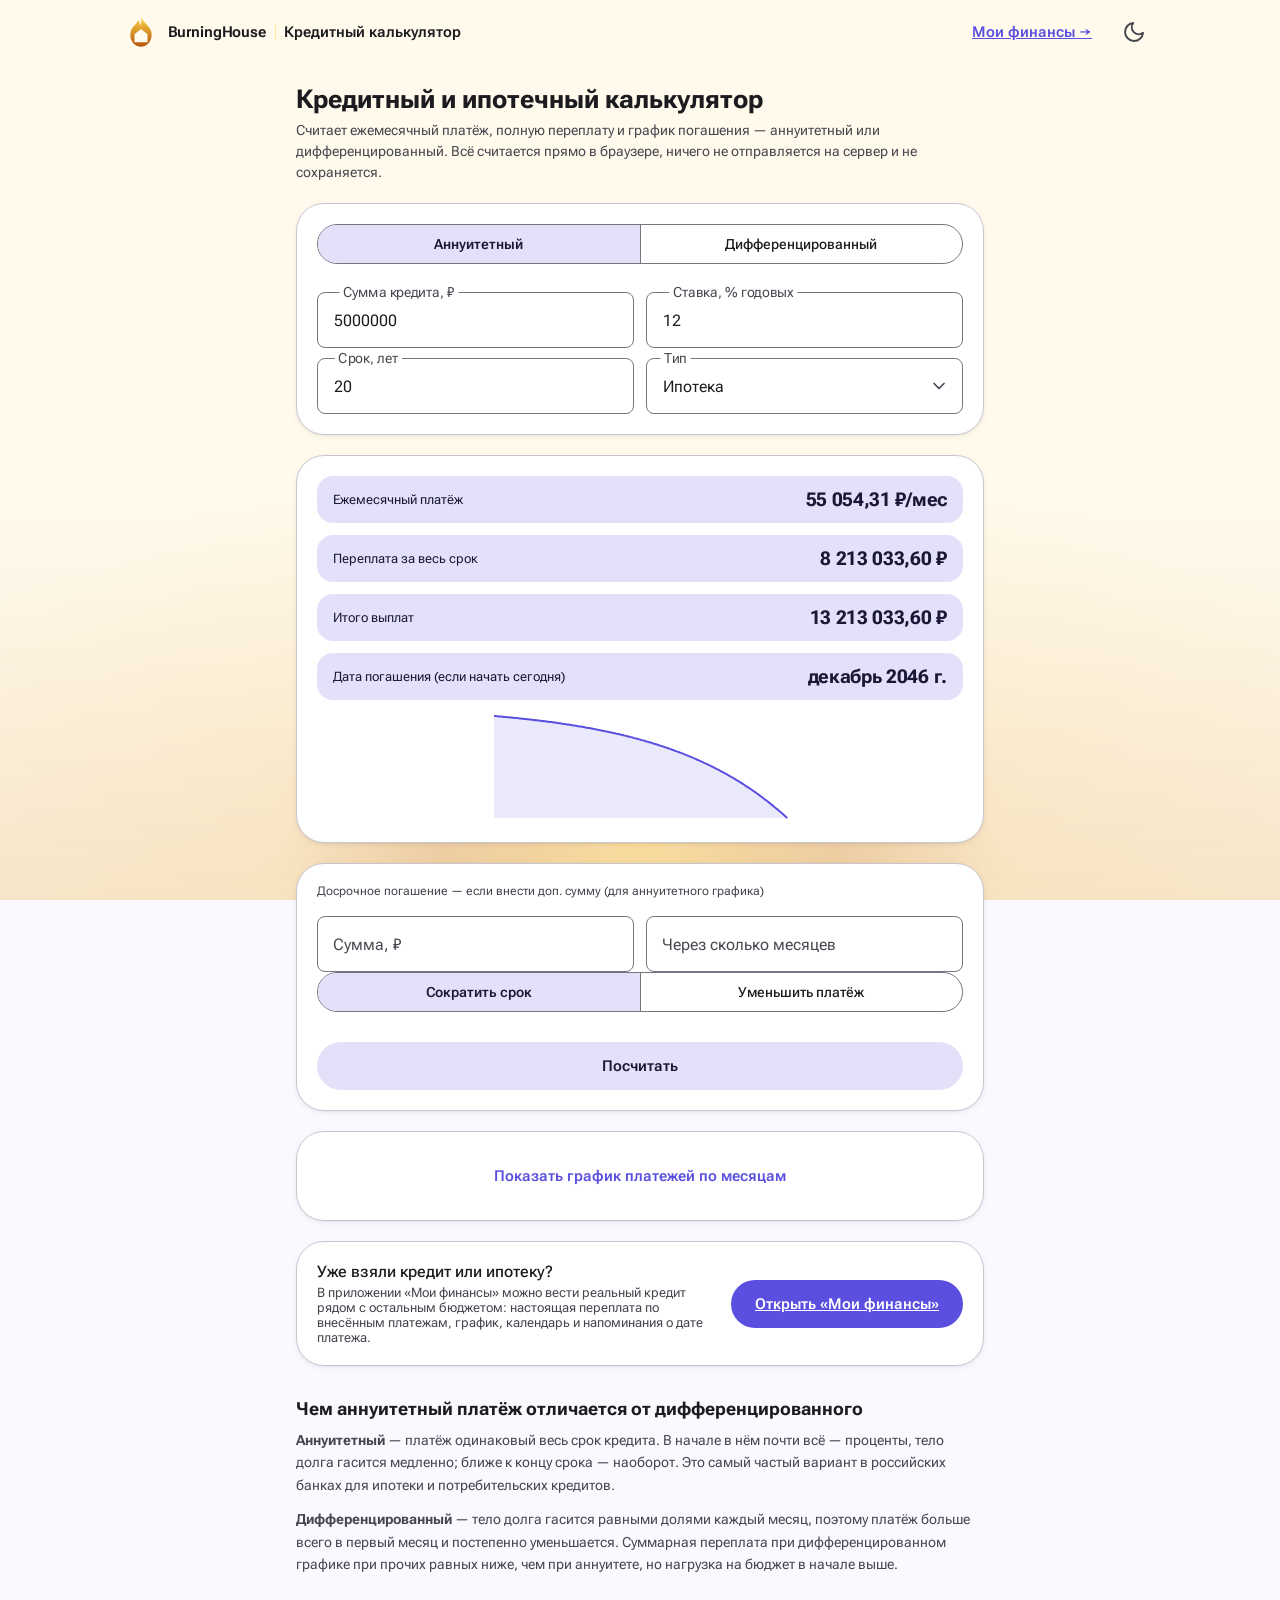
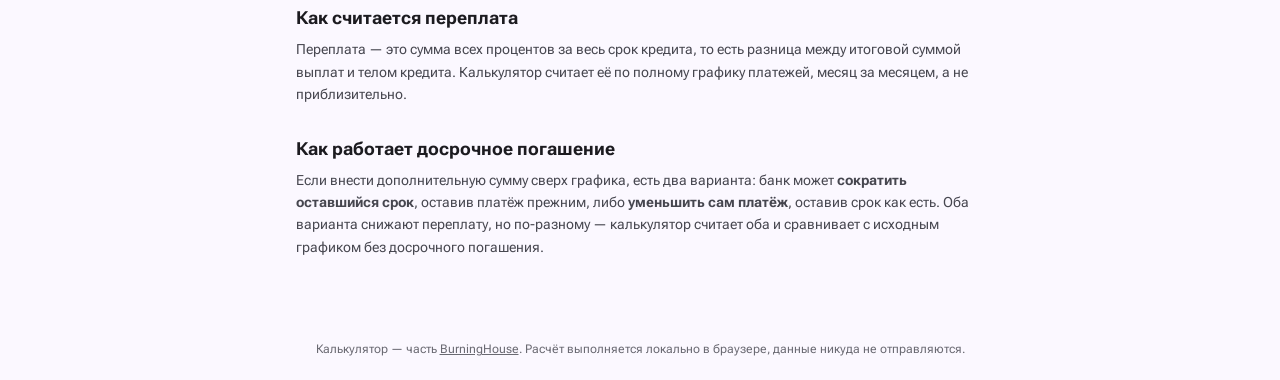
==== calculator.html @ 3256f10b "Add public calculator page and SEO files Introduce a standalone public calculator (calculator.html) " ====
<!doctype html>
<html lang="ru">
<head>
<meta charset="utf-8">
<title>Кредитный и ипотечный калькулятор онлайн — расчёт платежей и переплаты | BurningHouse</title>
<meta name="description" content="Бесплатный калькулятор кредита и ипотеки без регистрации: аннуитетный и дифференцированный график платежей, полная переплата, график погашения по месяцам, расчёт досрочного погашения.">
<meta name="viewport" content="width=device-width, initial-scale=1">
<link rel="canonical" href="https://money.burninghouse.ru/calculator.html">
<meta name="robots" content="index, follow">
<meta property="og:type" content="website">
<meta property="og:title" content="Кредитный и ипотечный калькулятор онлайн">
<meta property="og:description" content="Аннуитетный и дифференцированный график, переплата, досрочное погашение — бесплатно, без регистрации.">
<meta property="og:url" content="https://money.burninghouse.ru/calculator.html">
<meta name="twitter:card" content="summary">
<link rel="icon" type="image/svg+xml" href="assets/favicon.svg">
<link rel="preconnect" href="https://fonts.googleapis.com">
<link href="https://fonts.googleapis.com/css2?family=Roboto+Flex:opsz,wght@8..144,400;8..144,500;8..144,600;8..144,700&display=swap" rel="stylesheet">
<link rel="stylesheet" href="assets/brand.css">
<link rel="stylesheet" href="assets/styles.css">
<style>
  .calc-wrap{max-width:720px;margin:0 auto;padding:0 16px 48px}
  .calc-wrap h1{font-size:26px;margin:20px 0 6px}
  .calc-intro{color:var(--md-sys-color-on-surface-variant);font-size:14px;line-height:1.5;margin-bottom:20px}
  .calc-wrap h2{font-size:18px;margin:32px 0 10px}
  .calc-article p{color:var(--md-sys-color-on-surface-variant);font-size:14px;line-height:1.6;margin:0 0 12px}
  .calc-cta{display:flex;align-items:center;gap:12px;flex-wrap:wrap}
  .sched-table{width:100%;border-collapse:collapse;font-size:13px}
  .sched-table th,.sched-table td{text-align:right;padding:6px 8px;border-bottom:1px solid var(--md-sys-color-outline-variant)}
  .sched-table th:first-child,.sched-table td:first-child{text-align:left}
  .sched-scroll{max-height:320px;overflow:auto;margin-top:10px}
  footer.calc-foot{text-align:center;color:var(--md-sys-color-on-surface-variant);font-size:12px;padding:24px 16px;opacity:.8}
</style>
</head>
<body>

<div class="bh-backdrop bh-backdrop--page bh-backdrop--quiet" aria-hidden="true">
  <div class="bh-layer"><div class="bh-glow"></div></div>
  <div class="bh-layer"><div class="bh-haze"></div></div>
  <div class="bh-layer bh-sparks bh-sparks--settle" data-bh-sparks="5"></div>
</div>

<div class="appbar" id="appbar">
  <div class="appbar-inner">
    <a class="bh-lockup" href="https://burninghouse.ru" aria-label="BurningHouse">
      <svg class="bh-mark" viewBox="0 0 24 24" aria-hidden="true">
        <defs>
          <linearGradient id="bhFlameBar" x1="0" y1="1" x2="0" y2="0">
            <stop offset="0" stop-color="var(--flame-base, #b45309)"/>
            <stop offset="1" stop-color="var(--flame-tip, #ffd447)"/>
          </linearGradient>
        </defs>
        <path class="bh-flame" fill="url(#bhFlameBar)" fill-rule="evenodd"
              d="M12 1.2C13.6 5 16.4 6.6 18.2 9.4C21.4 14.4 18.6 22.4 12 22.4C5.4 22.4 2.6 14.4 5.8 9.4C7.2 7.2 9.2 6 10.2 3.4C10.9 5.6 11.4 6.6 12 7.4C12.4 5.6 12.3 3.4 12 1.2ZM12 9.8 7.4 13.6V19.2H16.6V13.6Z"/>
      </svg>
      <span class="bh-name">BurningHouse</span>
      <span class="bh-sep" aria-hidden="true"></span>
    </a>
    <div><h1 style="font-size:15px;margin:0">Кредитный калькулятор</h1></div>
    <div class="spacer"></div>
    <a class="btn text" href="index.html">Мои финансы →</a>
    <button class="icon-btn" id="themeBtn" title="Сменить тему" aria-label="Сменить тему"></button>
  </div>
</div>

<div class="calc-wrap">
  <h1>Кредитный и ипотечный калькулятор</h1>
  <div class="calc-intro">Считает ежемесячный платёж, полную переплату и график погашения — аннуитетный или дифференцированный. Всё считается прямо в браузере, ничего не отправляется на сервер и не сохраняется.</div>

  <div class="panel">
    <div class="segmented" id="calcScheduleSeg">
      <button id="calcSchedAnnuity" class="sel" onclick="setCalcSchedule('annuity')">Аннуитетный</button>
      <button id="calcSchedDiff" onclick="setCalcSchedule('differentiated')">Дифференцированный</button>
    </div>
    <div class="row" style="margin-top:14px">
      <div class="field"><input id="cSum" type="text" inputmode="decimal" placeholder=" " value="5000000" oninput="calcSanitize(this);runCalc()"><label for="cSum">Сумма кредита, ₽</label></div>
      <div class="field"><input id="cRate" type="text" inputmode="decimal" placeholder=" " value="12" oninput="calcSanitize(this);runCalc()"><label for="cRate">Ставка, % годовых</label></div>
    </div>
    <div class="row">
      <div class="field"><input id="cYears" type="text" inputmode="decimal" placeholder=" " value="20" oninput="calcSanitize(this);runCalc()"><label for="cYears">Срок, лет</label></div>
      <div class="field filled">
        <select id="cType" onchange="runCalc()">
          <option value="mortgage" selected>Ипотека</option>
          <option value="consumer">Потребительский</option>
          <option value="auto">Автокредит</option>
          <option value="other">Другое</option>
        </select>
        <svg class="chev icon sm" viewBox="0 0 24 24"><polyline points="6 9 12 15 18 9"/></svg>
        <label>Тип</label>
      </div>
    </div>
  </div>

  <div class="panel">
    <div class="sumline"><span id="cPaymentLbl">Ежемесячный платёж</span><span class="sv" id="cPayment">—</span></div>
    <div class="sumline"><span>Переплата за весь срок</span><span class="sv" id="cOverpay">—</span></div>
    <div class="sumline"><span>Итого выплат</span><span class="sv" id="cTotalPaid">—</span></div>
    <div class="sumline"><span>Дата погашения (если начать сегодня)</span><span class="sv" id="cPayoffDate">—</span></div>
    <svg id="cChart" viewBox="0 0 300 110" style="width:100%;height:110px;margin-top:4px;display:block"></svg>
  </div>

  <div class="panel" id="cEarlyPanel">
    <div style="font-size:12px;color:var(--md-sys-color-on-surface-variant);margin-bottom:8px">Досрочное погашение — если внести доп. сумму (для аннуитетного графика)</div>
    <div class="row">
      <div class="field"><input id="cExtraAmount" type="text" inputmode="decimal" placeholder=" " oninput="calcSanitize(this)"><label for="cExtraAmount">Сумма, ₽</label></div>
      <div class="field"><input id="cExtraMonth" type="text" inputmode="numeric" placeholder=" " oninput="this.value=this.value.replace(/\D/g,'').slice(0,3)"><label for="cExtraMonth">Через сколько месяцев</label></div>
    </div>
    <div class="segmented" id="cStrategySeg">
      <button id="cStratTerm" class="sel" onclick="setCalcStrategy('term')">Сократить срок</button>
      <button id="cStratPayment" onclick="setCalcStrategy('payment')">Уменьшить платёж</button>
    </div>
    <button class="btn tonal" style="width:100%;margin-top:12px" onclick="calcEarlyRepayPublic()">Посчитать</button>
    <div class="sumline" id="cExtraResult" style="display:none;margin-top:12px;flex-direction:column;align-items:stretch;gap:6px"></div>
  </div>

  <div class="panel">
    <button class="btn text" style="width:100%" onclick="toggleSchedTable()" id="cSchedToggle">Показать график платежей по месяцам</button>
    <div class="sched-scroll scroll-thin" id="cSchedScroll" style="display:none">
      <table class="sched-table">
        <thead><tr><th>Месяц</th><th>Платёж</th><th>Проценты</th><th>Тело долга</th><th>Остаток</th></tr></thead>
        <tbody id="cSchedBody"></tbody>
      </table>
    </div>
  </div>

  <div class="panel calc-cta">
    <div style="flex:1;min-width:220px">
      <div style="font-weight:500;margin-bottom:4px">Уже взяли кредит или ипотеку?</div>
      <div style="font-size:13px;color:var(--md-sys-color-on-surface-variant)">В приложении «Мои финансы» можно вести реальный кредит рядом с остальным бюджетом: настоящая переплата по внесённым платежам, график, календарь и напоминания о дате платежа.</div>
    </div>
    <a class="btn filled" href="index.html">Открыть «Мои финансы»</a>
  </div>

  <div class="calc-article">
    <h2>Чем аннуитетный платёж отличается от дифференцированного</h2>
    <p><b>Аннуитетный</b> — платёж одинаковый весь срок кредита. В начале в нём почти всё — проценты, тело долга гасится медленно; ближе к концу срока — наоборот. Это самый частый вариант в российских банках для ипотеки и потребительских кредитов.</p>
    <p><b>Дифференцированный</b> — тело долга гасится равными долями каждый месяц, поэтому платёж больше всего в первый месяц и постепенно уменьшается. Суммарная переплата при дифференцированном графике при прочих равных ниже, чем при аннуитете, но нагрузка на бюджет в начале выше.</p>
    <h2>Как считается переплата</h2>
    <p>Переплата — это сумма всех процентов за весь срок кредита, то есть разница между итоговой суммой выплат и телом кредита. Калькулятор считает её по полному графику платежей, месяц за месяцем, а не приблизительно.</p>
    <h2>Как работает досрочное погашение</h2>
    <p>Если внести дополнительную сумму сверх графика, есть два варианта: банк может <b>сократить оставшийся срок</b>, оставив платёж прежним, либо <b>уменьшить сам платёж</b>, оставив срок как есть. Оба варианта снижают переплату, но по-разному — калькулятор считает оба и сравнивает с исходным графиком без досрочного погашения.</p>
  </div>
</div>

<footer class="calc-foot">Калькулятор — часть <a href="https://burninghouse.ru" style="color:inherit">BurningHouse</a>. Расчёт выполняется локально в браузере, данные никуда не отправляются.</footer>

<script src="assets/brand.js"></script>
<script src="assets/loan-math.js"></script>
<script>
"use strict";
function calcFmt(n){
  n=Math.round((n+Number.EPSILON)*100)/100;
  const frac=n%1!==0;
  return new Intl.NumberFormat("ru-RU",{minimumFractionDigits:frac?2:0,maximumFractionDigits:2}).format(n)+" ₽";
}
function calcParseAmount(v){
  v=String(v==null?"":v).replace(/\s/g,"").replace(",",".");
  const n=parseFloat(v);
  return isNaN(n)?NaN:Math.round((n+Number.EPSILON)*100)/100;
}
function calcSanitize(el){
  const v=el.value;
  let cleaned=v.replace(/[^0-9.,]/g,"");
  const sep=cleaned.search(/[.,]/);
  if(sep!==-1)cleaned=cleaned.slice(0,sep+1)+cleaned.slice(sep+1).replace(/[.,]/g,"");
  if(cleaned!==v){
    const pos=Math.max(0,(el.selectionStart||cleaned.length)-(v.length-cleaned.length));
    el.value=cleaned;
    try{el.setSelectionRange(pos,pos);}catch(e){}
  }
}

let calcTheme=localStorage.getItem("finCalcTheme")||(matchMedia("(prefers-color-scheme: dark)").matches?"dark":"light");
function applyCalcTheme(){
  document.documentElement.setAttribute("data-theme",calcTheme);
  document.getElementById("themeBtn").innerHTML=calcTheme==="dark"
    ?'<svg class="icon" viewBox="0 0 24 24"><circle cx="12" cy="12" r="5"/><path d="M12 1v2M12 21v2M4.2 4.2l1.4 1.4M18.4 18.4l1.4 1.4M1 12h2M21 12h2M4.2 19.8l1.4-1.4M18.4 5.6l1.4-1.4"/></svg>'
    :'<svg class="icon" viewBox="0 0 24 24"><path d="M21 12.8A9 9 0 1 1 11.2 3 7 7 0 0 0 21 12.8Z"/></svg>';
}
document.getElementById("themeBtn").onclick=()=>{calcTheme=calcTheme==="dark"?"light":"dark";localStorage.setItem("finCalcTheme",calcTheme);applyCalcTheme();};
applyCalcTheme();

let calcSchedule="annuity",calcStrategy="term",lastSched=null;
function setCalcSchedule(s){
  calcSchedule=s;
  document.getElementById("calcSchedAnnuity").classList.toggle("sel",s==="annuity");
  document.getElementById("calcSchedDiff").classList.toggle("sel",s==="differentiated");
  document.getElementById("cEarlyPanel").style.display=s==="annuity"?"":"none";
  document.getElementById("cPaymentLbl").textContent=s==="annuity"?"Ежемесячный платёж":"Платёж (первый → последний)";
  runCalc();
}
function setCalcStrategy(s){
  calcStrategy=s;
  document.getElementById("cStratTerm").classList.toggle("sel",s==="term");
  document.getElementById("cStratPayment").classList.toggle("sel",s==="payment");
}
function chartSvg(rows,startBalance){
  if(!rows.length)return"";
  const W=300,H=110,pad=4;
  const max=startBalance||rows[0].balance||1;
  const step=rows.length>1?(W-2*pad)/(rows.length-1):0;
  const pts=[{x:pad,y:H-pad-(startBalance/max)*(H-2*pad)},...rows.map((r,i)=>({x:pad+(i+1)*step,y:H-pad-(r.balance/max)*(H-2*pad)}))];
  const line=pts.map((p,i)=>(i?"L":"M")+p.x.toFixed(1)+" "+p.y.toFixed(1)).join(" ");
  const area=line+` L ${pts[pts.length-1].x.toFixed(1)} ${H-pad} L ${pad} ${H-pad} Z`;
  return `<path d="${area}" fill="var(--md-sys-color-primary)" opacity="0.12"/><path d="${line}" fill="none" stroke="var(--md-sys-color-primary)" stroke-width="2"/>`;
}
function runCalc(){
  const principal=calcParseAmount(document.getElementById("cSum").value);
  const rate=calcParseAmount(document.getElementById("cRate").value);
  const years=calcParseAmount(document.getElementById("cYears").value);
  if(!(principal>0)||!(rate>=0)||!(years>0)){
    document.getElementById("cPayment").textContent="—";document.getElementById("cOverpay").textContent="—";
    document.getElementById("cTotalPaid").textContent="—";document.getElementById("cPayoffDate").textContent="—";
    document.getElementById("cChart").innerHTML="";lastSched=null;
    return;
  }
  const months=Math.max(1,Math.round(years*12));
  let sched;
  if(calcSchedule==="annuity"){
    const payment=annuityPayment(principal,loanMonthlyRate(rate),months);
    sched=buildAnnuitySchedule({principal,annualPct:rate,payment,maxMonths:months+1});
    document.getElementById("cPayment").textContent=calcFmt(payment)+"/мес";
  }else{
    sched=buildDifferentiatedSchedule({principal,annualPct:rate,months});
    const first=sched.rows[0],last=sched.rows[sched.rows.length-1];
    document.getElementById("cPayment").textContent=calcFmt(first.payment)+" → "+calcFmt(last.payment);
  }
  document.getElementById("cOverpay").textContent=calcFmt(sched.totalInterest);
  document.getElementById("cTotalPaid").textContent=calcFmt(sched.totalPaid);
  const payoff=new Date();payoff.setMonth(payoff.getMonth()+sched.rows.length);
  document.getElementById("cPayoffDate").textContent=payoff.toLocaleDateString("ru-RU",{month:"long",year:"numeric"});
  document.getElementById("cChart").innerHTML=chartSvg(sched.rows,principal);
  lastSched={principal,rate,months,sched};
  renderSchedTable(sched.rows);
  document.getElementById("cExtraResult").style.display="none";
}
function renderSchedTable(rows){
  document.getElementById("cSchedBody").innerHTML=rows.map(r=>
    `<tr><td>${r.n}</td><td>${calcFmt(r.payment)}</td><td>${calcFmt(r.interest)}</td><td>${calcFmt(r.principal)}</td><td>${calcFmt(r.balance)}</td></tr>`
  ).join("");
}
function toggleSchedTable(){
  const box=document.getElementById("cSchedScroll");
  const show=box.style.display==="none";
  box.style.display=show?"":"none";
  document.getElementById("cSchedToggle").textContent=show?"Скрыть график платежей":"Показать график платежей по месяцам";
}
function calcEarlyRepayPublic(){
  if(!lastSched||calcSchedule!=="annuity")return;
  const amount=calcParseAmount(document.getElementById("cExtraAmount").value);
  const afterMonth=parseInt(document.getElementById("cExtraMonth").value,10);
  if(!(amount>0))return alert("Введите сумму доп. платежа");
  if(!(afterMonth>=1))return alert("Введите через сколько месяцев");
  const {principal,rate,months}=lastSched;
  const payment=annuityPayment(principal,loanMonthlyRate(rate),months);
  const baseline=buildAnnuitySchedule({principal,annualPct:rate,payment,maxMonths:months+1});
  const withExtra=buildAnnuitySchedule({principal,annualPct:rate,payment,maxMonths:months+1,extraPayments:[{afterMonth,amount,strategy:calcStrategy}]});
  const interestSaved=Math.max(0,Math.round((baseline.totalInterest-withExtra.totalInterest)*100)/100);
  const box=document.getElementById("cExtraResult");
  box.style.display="flex";
  if(calcStrategy==="term"){
    const monthsSaved=baseline.months-withExtra.months;
    box.innerHTML=`<span>Экономия на процентах: <b>${calcFmt(interestSaved)}</b></span><span>Срок сократится на ${monthsSaved} мес.</span>`;
  }else{
    const newPayment=withExtra.rows.find(r=>r.n===afterMonth+1);
    box.innerHTML=`<span>Экономия на процентах: <b>${calcFmt(interestSaved)}</b></span><span>Новый платёж: ${newPayment?calcFmt(newPayment.payment):calcFmt(payment)}/мес</span>`;
  }
}
runCalc();
</script>
</body>
</html>
---- assets/brand.css ----
/* Копия Shared/brand.css — не редактировать здесь.
   Правки вносят в Shared/ и раскладывают: node Shared/sync.mjs */
/* ═══════════════════════════════════════════════════════════════════════
   Фирменный слой BurningHouse: знак, локап, горящий фон.
   Канонический файл — этот. Сервисы копируют его к себе в assets/ и
   переопределяют только четыре-шесть переменных (см. блок ниже).

   Решения и причины — в BurningHouse/Design/. Коротко о главном:
   • анимируем только transform/opacity — эти слои уходят на видеокарту;
   • размытие даём радиальным градиентом, а не filter: blur() — блюр во
     весь экран самая дорогая вещь, какую можно повесить на фон;
   • prefers-reduced-motion не «желательно»: движущийся фон при
     вестибулярных нарушениях вызывает тошноту.
   ═══════════════════════════════════════════════════════════════════════ */

/* ── Токены сервиса. По умолчанию — дерево/янтарь (вход). ──
   Свой сервис задаёт эти же переменные у себя ПОСЛЕ подключения brand.css.
   Цвет не выбирается на глаз: он берётся от вещества, которое так горит,
   — таблица свободных в Design/services.md. */
:root{
  --flame-base:#c2410c;   /* основание — уголь, общее для семьи */
  --flame-tip:#ffa62b;    /* вершина — она и различает сервисы */
  --night-1:#0e0b16;      /* края тёмной сцены */
  --night-2:#1f1330;      /* у горизонта, где горит дом */
  --dawn-1:#fff6ec;       /* светлая тема — рассвет, а не осветлённая ночь */
  --dawn-2:#ffe4cb;
}

/* ═══ ФОН ═══
   position:fixed, поэтому одинаково работает и как фон страницы (вход),
   и внутри полноэкранной модалки (окно входа в «Финансах»): когда
   родитель скрыт, скрыт и фон. */
.bh-backdrop{
  position:fixed; inset:0; z-index:0;
  overflow:hidden; pointer-events:none;
  --sky-1:var(--dawn-1); --sky-2:var(--dawn-2);
  background:radial-gradient(125% 100% at 50% 112%, var(--sky-2) 0%, var(--sky-1) 62%);
}
/* Тему берём из тех же сигналов, что и хост: у «Финансов» data-theme стоит
   всегда, у входа его может не быть — тогда решает системная настройка. */
@media (prefers-color-scheme: dark){
  :root:not([data-theme="light"]) .bh-backdrop{ --sky-1:var(--night-1); --sky-2:var(--night-2); }
}
:root[data-theme="dark"]  .bh-backdrop{ --sky-1:var(--night-1); --sky-2:var(--night-2); }
:root[data-theme="light"] .bh-backdrop{ --sky-1:var(--dawn-1);  --sky-2:var(--dawn-2); }

/* Фон под ВСЮ страницу приложения, а не только под окно входа.
   z-index:-1 здесь обязателен: с нулевым позиционированный слой красится
   поверх непозиционированных блоков и накрыл бы собой весь интерфейс.
   Хост при этом обязан отдать фон наружу — иначе слой окажется под
   непрозрачной заливкой body и его просто не будет видно:

     html{ background:var(--ваш-фон) }
     body{ background:transparent }                                        */
.bh-backdrop--page{ z-index:-1; }

/* Приглушённый вариант — для страниц с плотным интерфейсом, где фон должен
   только подсвечивать поля вокруг панелей, а не спорить с содержимым.
   Приглушать приходится ОТДЕЛЬНЫМ набором кадров, а не статичной opacity:
   свойство, которое анимируется, значением из правила не перебить — анимация
   всегда важнее. На этом легко обжечься и потом искать, почему «не применилось». */
.bh-backdrop--quiet .bh-glow{ animation-name:bh-breathe-quiet }
@keyframes bh-breathe-quiet{
  from{ transform:translateX(-50%) scale(1);    opacity:.24 }
  to  { transform:translateX(-50%) scale(1.07); opacity:.32 }
}
.bh-backdrop--quiet .bh-haze{ opacity:.55 }

.bh-layer{ position:absolute; inset:0; }

/* Свечение очага снизу по центру — оттуда, где горит дом. */
.bh-glow{
  position:absolute; left:50%; bottom:-34%;
  width:min(92%, 46rem); aspect-ratio:1; transform:translateX(-50%);
  border-radius:50%; opacity:.55;
  background:radial-gradient(circle,
    color-mix(in srgb, var(--flame-tip) 46%, transparent) 0%,
    color-mix(in srgb, var(--flame-base) 28%, transparent) 38%,
    transparent 70%);
  will-change:transform, opacity;
  animation:bh-breathe 11s ease-in-out infinite alternate;
}
@keyframes bh-breathe{
  from{ transform:translateX(-50%) scale(1);    opacity:.5 }
  to  { transform:translateX(-50%) scale(1.09); opacity:.62 }
}

/* Медленный проход света по комнате — вариант «Угли» из Design/motion.md.
   Выбран для страниц входа: при активной SSO-сессии страница показывается
   на долю секунды, и эффектный разгон читался бы как тормоз. */
.bh-sweep{
  position:absolute; inset:-30% -60%;
  background:linear-gradient(74deg, transparent 42%,
    color-mix(in srgb, var(--flame-tip) 10%, transparent) 50%, transparent 58%);
  will-change:transform;
  animation:bh-sweep 16s ease-in-out infinite;
}
@keyframes bh-sweep{
  0%,100%{ transform:translateX(-22%) }
  50%    { transform:translateX(22%) }
}

/* Дымка над очагом — прячет нижнюю границу свечения. */
.bh-haze{
  position:absolute; left:-20%; right:-20%; bottom:0; height:58%;
  background:linear-gradient(to top,
    color-mix(in srgb, var(--flame-base) 18%, transparent), transparent 78%);
}

/* ═══ ИСКРЫ ═══
   Узлы расставляет brand.js: у каждой свои длительность, задержка и снос.
   Одинаковые искры сразу читаются как размноженная копипаста. */
.bh-spark{
  position:absolute; bottom:-2%;
  width:3px; height:3px; border-radius:50%;
  background:var(--flame-tip);
  box-shadow:0 0 6px 1px color-mix(in srgb, var(--flame-tip) 65%, transparent);
  opacity:0; will-change:transform, opacity;
  animation:bh-rise var(--bh-dur, 12s) linear var(--bh-delay, 0s) infinite;
}
@keyframes bh-rise{
  0%  { transform:translate3d(0,0,0) scale(.6); opacity:0 }
  12% { opacity:.8 }
  70% { opacity:.45 }
  100%{ transform:translate3d(var(--bh-drift, 2rem), -60vh, 0) scale(.25); opacity:0 }
}

/* Повадка искр — единственное, чем сервису позволено выделиться помимо цвета.
   Подключается классом на контейнере искр. */
.bh-sparks--settle .bh-spark{ animation-name:bh-settle }   /* финансы: копятся */
@keyframes bh-settle{
  0%  { transform:translate3d(0,0,0) scale(.5); opacity:0 }
  15% { opacity:.9 }
  60% { transform:translate3d(var(--bh-drift,1rem), -34vh, 0) scale(1); opacity:.85 }
  100%{ transform:translate3d(var(--bh-drift,1rem), -26vh, 0) scale(.7); opacity:0 }
}
.bh-sparks--motes .bh-spark{ animation-name:bh-motes; animation-timing-function:ease-in-out }
@keyframes bh-motes{                                        /* фильмы: пыль в луче */
  0%  { transform:translate3d(0,-70vh,0) scale(.5); opacity:0 }
  20% { opacity:.7 }
  100%{ transform:translate3d(var(--bh-drift,4rem), -8vh, 0) scale(.4); opacity:0 }
}
.bh-sparks--wind .bh-spark{ animation-name:bh-wind }        /* поездки: сносит ветром */
@keyframes bh-wind{
  0%  { transform:translate3d(0,0,0) scale(.6); opacity:0 }
  14% { opacity:.85 }
  100%{ transform:translate3d(calc(var(--bh-drift,1rem) * 6), -30vh, 0) scale(.3); opacity:0 }
}
/* админка: вспыхивают дискретно и строго вертикально — телеметрия, а не огонь */
.bh-sparks--pulse .bh-spark{ animation-name:bh-pulse; animation-timing-function:steps(1,end) }
@keyframes bh-pulse{
  0%  { transform:translate3d(0,0,0) scale(.7); opacity:0 }
  8%  { opacity:.9 }
  50% { opacity:.25 }
  58% { opacity:.9 }
  92% { opacity:.9 }
  100%{ transform:translate3d(0,-60vh,0) scale(.7); opacity:0 }
}

/* ═══ ЗНАК ═══
   Градиент объявляется ВНУТРИ каждого <svg>: вынесенный наружу не увидит
   переменные сервиса и знак уедет в чёрный. Подробности — Design/mark.md. */
.bh-mark{ display:block; flex:none; }
.bh-mark .bh-flame{
  transform-origin:50% 100%;
  animation:bh-flick 4.2s ease-in-out infinite;
}
@keyframes bh-flick{
  0%,100%{ transform:scaleY(1)    scaleX(1);    opacity:1 }
  32%    { transform:scaleY(.94)  scaleX(1.03); opacity:.93 }
  58%    { transform:scaleY(1.04) scaleX(.98);  opacity:1 }
}

/* ═══ ЛОКАП: знак, бренд, сервис ═══
   Бренд — постоянная величина, сервис — переменная; вес это и показывает. */
.bh-lockup{
  display:inline-flex; align-items:center; gap:.6rem;
  text-decoration:none; color:inherit; font-size:1rem; line-height:1;
}
.bh-lockup .bh-mark{ width:1.75em; height:1.75em; }
.bh-name{ font-weight:650; letter-spacing:-.01em; }
/* Единственное место, где цвет сервиса попадает в текстовую строку. */
.bh-sep{
  width:1px; height:1.15em; flex:none; border-radius:1px;
  background:color-mix(in srgb, var(--flame-tip) 45%, transparent);
}
.bh-service{ font-weight:400; opacity:.72; }

/* Узкий экран: бренд уходит, остаются знак и название сервиса — на своей
   странице человек и так знает, где он, а место дороже. */
@media (max-width:30rem){
  .bh-name, .bh-sep{ display:none }
}

/* ═══ ПЕРЕДАЧА НА СТРАНИЦУ ВХОДА ═══
   Уход на auth-домен — это обычная навигация между разными сайтами, и резкая
   подмена читается рывком. Кросс-доменные view transitions браузер не даёт
   (разные origin), поэтому склеиваем вручную: здесь карточка уходит, там
   появляется. Фон остаётся на месте и в обеих точках выглядит одинаково —
   именно он и создаёт ощущение, что это одна страница, а не две.

   Класс вешает сервис перед auth.login(); длительность обязана совпадать с
   задержкой навигации в его коде.

   Класс продублирован в селекторе намеренно: у карточки сервиса обычно уже
   есть своя анимация появления, и её правило идёт в файле позже. При равной
   специфичности побеждает последнее — уход бы молча не сработал. Удвоение
   класса поднимает специфичность, не прибегая к !important. */
.bh-leaving.bh-leaving{
  animation:bh-leave .22s cubic-bezier(.4,0,1,1) both;
  pointer-events:none;
}
@keyframes bh-leave{
  to{ opacity:0; transform:translateY(-6px) scale(.985) }
}

/* Прибытие: карточка входа собирается из того же движения, в котором ушла
   предыдущая. Вешается на саму карточку на auth-домене. */
.bh-arriving{
  animation:bh-arrive .34s cubic-bezier(.16,.84,.44,1) both;
}
@keyframes bh-arrive{
  from{ opacity:0; transform:translateY(10px) scale(.985) }
}

/* ═══ ДОСТУПНОСТЬ ═══
   Замирает в осмысленном виде, а не в пустоте: искры остаются видимыми,
   свечение — в среднем положении. */
@media (prefers-reduced-motion: reduce){
  .bh-glow, .bh-sweep, .bh-spark, .bh-mark .bh-flame,
  .bh-leaving, .bh-arriving{
    animation-duration:.01ms !important;
    animation-iteration-count:1 !important;
  }
  .bh-spark{ opacity:.45 }
  /* Уходящая карточка не должна остаться невидимой, если анимацию отключили
     до того, как случилась навигация. */
  .bh-leaving{ opacity:1 }
}
---- assets/styles.css ----
/* ===================== MD3 TOKENS ===================== */
  :root{
    /* Violet-seed Material 3 scheme — LIGHT */
    --md-sys-color-primary:#5b4fe0;
    --md-sys-color-on-primary:#ffffff;
    --md-sys-color-primary-container:#e4dfff;
    --md-sys-color-on-primary-container:#180265;
    --md-sys-color-secondary:#5d5b77;
    --md-sys-color-on-secondary:#ffffff;
    --md-sys-color-secondary-container:#e3e0f9;
    --md-sys-color-on-secondary-container:#1a1836;
    --md-sys-color-tertiary:#7c5295;
    --md-sys-color-on-tertiary:#ffffff;
    --md-sys-color-tertiary-container:#f6d9ff;
    --md-sys-color-on-tertiary-container:#300945;
    --md-sys-color-error:#ba1a1a;
    --md-sys-color-on-error:#ffffff;
    --md-sys-color-error-container:#ffdad6;
    --md-sys-color-on-error-container:#410002;
    --md-sys-color-surface:#fbf8ff;
    --md-sys-color-on-surface:#1c1b20;
    --md-sys-color-on-surface-variant:#46464f;
    --md-sys-color-surface-container-lowest:#ffffff;
    --md-sys-color-surface-container-low:#f5f2fa;
    --md-sys-color-surface-container:#efecf4;
    --md-sys-color-surface-container-high:#e9e6ee;
    --md-sys-color-surface-container-highest:#e3e1e9;
    --md-sys-color-outline:#777680;
    --md-sys-color-outline-variant:#c7c5d0;
    --md-sys-color-inverse-surface:#313036;
    --md-sys-color-inverse-on-surface:#f4eff4;
    --md-sys-color-inverse-primary:#c6bfff;
    /* warning (custom, non-standard) */
    --md-warn:#8a5a00;
    --md-warn-container:#ffddb0;

    /* Shape */
    --md-sys-shape-corner-xs:4px;
    --md-sys-shape-corner-s:8px;
    --md-sys-shape-corner-m:12px;
    --md-sys-shape-corner-l:16px;
    --md-sys-shape-corner-xl:28px;
    --md-sys-shape-corner-full:9999px;

    /* Type */
    --md-font:"Roboto Flex","Segoe UI",system-ui,Roboto,sans-serif;

    /* Motion */
    --ease-emph:cubic-bezier(0.2,0,0,1);
    --ease-emph-dec:cubic-bezier(0.05,0.7,0.1,1);
    --ease-std:cubic-bezier(0.2,0,0,1);

    /* Elevation shadows (subtle, MD3 uses for separation on rich bg) */
    --e1:0 1px 2px rgba(0,0,0,.05),0 2px 6px rgba(0,0,0,.06);
    --e2:0 2px 6px rgba(0,0,0,.07),0 8px 20px rgba(0,0,0,.08);
  }
  [data-theme="dark"]{
    --md-sys-color-primary:#c6bfff;
    --md-sys-color-on-primary:#2e1591;
    --md-sys-color-primary-container:#4335a8;
    --md-sys-color-on-primary-container:#e4dfff;
    --md-sys-color-secondary:#c7c4e0;
    --md-sys-color-on-secondary:#2f2d45;
    --md-sys-color-secondary-container:#45435c;
    --md-sys-color-on-secondary-container:#e3e0f9;
    --md-sys-color-tertiary:#e9b4ff;
    --md-sys-color-on-tertiary:#46215b;
    --md-sys-color-tertiary-container:#613876;
    --md-sys-color-on-tertiary-container:#f6d9ff;
    --md-sys-color-error:#ffb4ab;
    --md-sys-color-on-error:#690005;
    --md-sys-color-error-container:#93000a;
    --md-sys-color-on-error-container:#ffdad6;
    --md-sys-color-surface:#141318;
    --md-sys-color-on-surface:#e5e1e9;
    --md-sys-color-on-surface-variant:#c8c5d0;
    --md-sys-color-surface-container-lowest:#0f0e13;
    --md-sys-color-surface-container-low:#1c1b20;
    --md-sys-color-surface-container:#201f25;
    --md-sys-color-surface-container-high:#2b2930;
    --md-sys-color-surface-container-highest:#36343b;
    --md-sys-color-outline:#918f9a;
    --md-sys-color-outline-variant:#46464f;
    --md-sys-color-inverse-surface:#e5e1e9;
    --md-sys-color-inverse-on-surface:#313036;
    --md-sys-color-inverse-primary:#5b4fe0;
    --md-warn:#ffb951;
    --md-warn-container:#5c3f00;
  }

  /* ===================== ФИРМЕННЫЕ ТОКЕНЫ ===================== */
  /* Натрий — золотое пламя. Переопределяют значения из brand.css, который
     подключён выше. Цвет не выбран на глаз: он от вещества, которое так горит,
     см. BurningHouse/Design/palette.md. */
  :root{
    --flame-base:#b45309;
    --flame-tip:#ffd447;
    --night-1:#100d0a;
    --night-2:#2a2010;
    --dawn-1:#fffaec;
    --dawn-2:#ffeec4;
  }

  /* ===================== BASE ===================== */
  *{box-sizing:border-box;margin:0;padding:0}
  html,body{height:100%}
  body.scroll-lock{overflow:hidden}

  /* ===================== ТОНКИЙ СКРОЛЛБАР В ЦВЕТ ТЕМЫ ===================== */
  .scroll-thin{
    scrollbar-width:thin;
    scrollbar-color:var(--md-sys-color-outline-variant) transparent;
    overscroll-behavior:contain; /* не даём скроллу "перетечь" на страницу за пределами контейнера */
  }
  .scroll-thin::-webkit-scrollbar{width:8px;height:8px}
  .scroll-thin::-webkit-scrollbar-track{background:transparent}
  .scroll-thin::-webkit-scrollbar-thumb{background:var(--md-sys-color-outline-variant);border-radius:var(--md-sys-shape-corner-full)}
  .scroll-thin::-webkit-scrollbar-thumb:hover{background:var(--md-sys-color-outline)}
  /* Базовый цвет отдан наверх, на html: фирменный фон лежит на z-index:-1 и
     под непрозрачной заливкой body его бы просто не было видно.
     Прежние фиолетовые пятна убраны — теперь их роль играет горящий дом. */
  html{
    background:var(--md-sys-color-surface);
    transition:background-color .3s var(--ease-std);
  }
  body{
    font-family:var(--md-font);
    color:var(--md-sys-color-on-surface);
    min-height:100%;
    background:transparent;
    transition:color .3s var(--ease-std);
    -webkit-font-smoothing:antialiased;
  }
  .icon{width:24px;height:24px;fill:none;stroke:currentColor;stroke-width:2;stroke-linecap:round;stroke-linejoin:round;flex:none}
  .icon.sm{width:20px;height:20px}

  /* ===================== TOP APP BAR ===================== */
  .appbar{
    position:sticky;top:0;z-index:20;
    height:64px;
    background:transparent;transition:background .25s,box-shadow .25s;
  }
  .appbar.scrolled{background:color-mix(in srgb,var(--md-sys-color-surface) 82%,transparent);backdrop-filter:blur(12px);box-shadow:0 1px 0 var(--md-sys-color-outline-variant)}
  .appbar-inner{
    max-width:1080px;margin:0 auto;height:100%;
    display:flex;align-items:center;gap:8px;
    padding:0 clamp(12px,4vw,24px);
  }
  /* Плашка с кошельком заменена фирменным локапом; знак сам несёт цвет. */
  .appbar .bh-lockup{font-size:15px}
  .appbar .bh-lockup .bh-mark{width:34px;height:34px}
  .appbar .bh-lockup:focus-visible{outline:2px solid var(--md-sys-color-primary);outline-offset:4px;border-radius:6px}
  .appbar h1{font-size:22px;font-weight:600;letter-spacing:0}
  .appbar .sub{font-size:12px;color:var(--md-sys-color-on-surface-variant);margin-top:-2px}
  .appbar .spacer{flex:1}

  .content{max-width:1080px;margin:0 auto;padding:8px clamp(12px,4vw,24px) 80px}

  /* ===================== ICON BUTTON ===================== */
  .icon-btn{
    position:relative;width:44px;height:44px;border-radius:var(--md-sys-shape-corner-full);
    border:0;background:transparent;color:var(--md-sys-color-on-surface-variant);
    cursor:pointer;display:grid;place-items:center;overflow:hidden;
  }
  .icon-btn::after{content:"";position:absolute;inset:0;background:currentColor;opacity:0;transition:opacity .2s}
  .icon-btn:hover::after{opacity:.08}
  .icon-btn:active::after{opacity:.12}
  .icon-btn.tonal{background:var(--md-sys-color-secondary-container);color:var(--md-sys-color-on-secondary-container)}

  /* ===================== OVERVIEW: balance + stat cards ===================== */
  /* Общий баланс + Доходы/Расходы/Долги — одна сетка, чтобы гибко переставлять
     блоки под ширину экрана (см. .overview-grid ниже), а не два независимых блока */
  .overview-grid{
    display:grid;gap:14px;margin:12px 0 20px;
    grid-template-columns:1fr 1fr 1fr;
    grid-template-areas:"bal bal bal" "inc exp debt";
  }
  .overview-grid>*{min-width:0}
  .overview-grid>*:nth-child(1){grid-area:bal}
  .overview-grid>*:nth-child(2){grid-area:inc}
  .overview-grid>*:nth-child(3){grid-area:exp}
  .overview-grid>*:nth-child(4){grid-area:debt}
  /* мобильные — блок 2×2 (баланс/доходы сверху, расходы/долги снизу), без вылезающего
     на всю ширину столбика из 3-4 карточек одна под одной */
  @media(max-width:720px){
    .overview-grid{
      grid-template-columns:1fr 1fr;
      grid-template-areas:"bal inc" "exp debt";
    }
    /* графику-спарклайн некуда красиво влезть в половину экрана — на мобильном её нет,
       баланс остаётся компактной карточкой того же вида, что остальные три */
    .spark-wrap{display:none}
  }
  /* .bal-card теперь стоит в одном ряду со .stat-card — переопределяем скругление/отступы
     базового .panel (они крупнее — рассчитаны на самостоятельный full-width блок), чтобы
     все 4 карточки в overview-grid выглядели одинаково */
  .panel.bal-card{
    border-radius:var(--md-sys-shape-corner-l);
    padding:16px;
    margin-bottom:0;
    animation:rise .5s var(--ease-emph-dec) both;
  }
  .bal-head{display:flex;align-items:center;gap:8px;font-size:13px;font-weight:500;color:var(--md-sys-color-on-surface-variant)}
  .icon-btn.xs{width:30px;height:30px}
  .bal-body{display:flex;align-items:flex-end;justify-content:space-between;gap:16px;margin-top:8px;flex-wrap:wrap}
  .bal-body .num{font-size:clamp(30px,5vw,44px);font-weight:700;letter-spacing:-1px;line-height:1.05}
  .delta{display:flex;align-items:center;gap:5px;font-size:13px;font-weight:600;margin-top:8px}
  .delta.up{color:var(--md-sys-color-primary)}
  .delta.down{color:var(--md-sys-color-error)}
  .delta.flat{color:var(--md-sys-color-on-surface-variant)}
  .mini-spark{width:150px;height:52px;flex:none;display:block;cursor:crosshair}
  @media(max-width:480px){.mini-spark{width:100px}}
  .spark-wrap{position:relative;flex:none}
  .spark-tip{
    position:absolute;pointer-events:none;left:0;top:0;
    background:var(--md-sys-color-inverse-surface);color:var(--md-sys-color-inverse-on-surface);
    font-size:11px;font-weight:600;padding:5px 9px;border-radius:var(--md-sys-shape-corner-xs);
    white-space:nowrap;opacity:0;transform:translate(-50%,-125%);
    transition:opacity .12s;z-index:5;box-shadow:0 4px 12px rgba(0,0,0,.25);
  }
  .spark-tip.show{opacity:1}
  .spark-dot-h{opacity:0;transition:opacity .1s}

  /* ===================== STAT CARDS ===================== */
  .stat-card{
    background:var(--md-sys-color-surface-container-lowest);
    border:1px solid var(--md-sys-color-outline-variant);
    border-radius:var(--md-sys-shape-corner-l);
    padding:16px;box-shadow:var(--e1);
    animation:rise .5s var(--ease-emph-dec) both;
  }
  .stat-card:nth-child(2){animation-delay:.06s}
  .stat-card:nth-child(3){animation-delay:.12s}
  .stat-card:nth-child(4){animation-delay:.18s}
  .stat-card .sc-top{display:flex;align-items:center;gap:10px;margin-bottom:12px}
  .stat-card .sc-ic{width:34px;height:34px;border-radius:var(--md-sys-shape-corner-m);display:grid;place-items:center;flex:none}
  .stat-card .sc-ic.inc{background:var(--md-sys-color-primary-container);color:var(--md-sys-color-primary)}
  .stat-card .sc-ic.exp{background:var(--md-sys-color-error-container);color:var(--md-sys-color-error)}
  .stat-card .sc-ic.debt{background:var(--md-warn-container);color:var(--md-warn)}
  .stat-card .sc-lbl{font-size:13px;color:var(--md-sys-color-on-surface-variant);font-weight:500}
  .stat-card .sc-val{font-size:24px;font-weight:700;letter-spacing:-.5px}
  .stat-card .sc-delta{font-size:12px;font-weight:600;margin-top:8px}

  .grid{display:grid;grid-template-columns:1.1fr .9fr;gap:20px;align-items:start}
  .grid>div{min-width:0}
  @media(max-width:900px){.grid{grid-template-columns:1fr}}

  .panel{
    position:relative;
    background:var(--md-sys-color-surface-container-lowest);
    border:1px solid var(--md-sys-color-outline-variant);
    border-radius:var(--md-sys-shape-corner-xl);
    padding:20px;margin-bottom:20px;
    box-shadow:var(--e1);
    animation:rise .5s var(--ease-emph-dec) both;
  }
  .panel-head{display:flex;align-items:center;gap:12px;margin-bottom:16px}
  .panel-head .ph-ic{width:38px;height:38px;border-radius:var(--md-sys-shape-corner-m);display:grid;place-items:center;flex:none}
  .panel-head .ph-ic.p{background:var(--md-sys-color-primary-container);color:var(--md-sys-color-on-primary-container)}
  .panel-head .ph-ic.s{background:var(--md-sys-color-secondary-container);color:var(--md-sys-color-on-secondary-container)}
  .panel-head .ph-ic.t{background:var(--md-sys-color-tertiary-container);color:var(--md-sys-color-on-tertiary-container)}
  .panel-head .ph-ic.e{background:var(--md-sys-color-error-container);color:var(--md-sys-color-on-error-container)}
  .panel-head .ph-ic.w{background:var(--md-warn-container);color:var(--md-warn)}
  .panel-head h2{font-size:18px;font-weight:600}
  .panel-head .count{margin-left:auto;font-size:13px;color:var(--md-sys-color-on-surface-variant)}
  .panel-head .add-btn{margin-left:auto}
  .mini-select{
    margin-left:auto;background:var(--md-sys-color-surface-container);
    border:1px solid var(--md-sys-color-outline-variant);border-radius:var(--md-sys-shape-corner-full);
    padding:6px 10px;font-family:inherit;font-size:12px;font-weight:600;
    color:var(--md-sys-color-on-surface-variant);cursor:pointer;color-scheme:light;max-width:130px;
  }
  [data-theme="dark"] .mini-select{color-scheme:dark}
  .mini-select option{background:var(--md-sys-color-surface-container-high);color:var(--md-sys-color-on-surface)}
  .overview-period-row{align-items:center;margin-bottom:14px;flex-wrap:wrap}
  .overview-period-lbl{font-size:13px;color:var(--md-sys-color-on-surface-variant)}
  .date-lbl{font-size:12px;color:var(--md-sys-color-on-surface-variant);margin-bottom:4px}
  .date-input{
    width:100%;height:44px;padding:0 12px;font-size:14px;font-family:inherit;
    border:1px solid var(--md-sys-color-outline);border-radius:var(--md-sys-shape-corner-s);
    background:transparent;color:var(--md-sys-color-on-surface);color-scheme:light;
  }
  [data-theme="dark"] .date-input{color-scheme:dark}
  .networth{font-size:12px;color:var(--md-sys-color-on-surface-variant);margin-top:10px;padding-top:10px;border-top:1px solid var(--md-sys-color-outline-variant)}

  /* ===================== DONUT CHART ===================== */
  .donut-wrap{display:flex;gap:20px;align-items:center;flex-wrap:wrap}
  .donut{flex:none;position:relative;width:172px;height:172px;margin:0 auto}
  .donut svg{width:172px;height:172px;transform:rotate(-90deg);animation:fade .5s}
  .donut svg circle{transition:stroke-dasharray 1s var(--ease-emph)}
  .donut .center{position:absolute;inset:0;display:flex;flex-direction:column;align-items:center;justify-content:center;text-align:center}
  .donut .center .t1{font-size:11px;color:var(--md-sys-color-on-surface-variant)}
  .donut .center .t2{font-size:19px;font-weight:700;letter-spacing:-.5px}
  .legend{flex:1;min-width:180px;display:flex;flex-direction:column;gap:9px}
  .legend .lg{display:flex;align-items:center;gap:10px;font-size:13px}
  .legend .lg .sw{width:12px;height:12px;border-radius:4px;flex:none}
  .legend .lg .ln{flex:1;overflow:hidden;text-overflow:ellipsis;white-space:nowrap}
  .legend .lg .lv{color:var(--md-sys-color-on-surface-variant);font-variant-numeric:tabular-nums}
  .legend .lg .lp{font-weight:600;min-width:38px;text-align:right}

  /* ===================== SEGMENTED BUTTON ===================== */
  .segmented{display:flex;border:1px solid var(--md-sys-color-outline);border-radius:var(--md-sys-shape-corner-full);overflow:hidden;margin-bottom:18px}
  .segmented button{flex:1;position:relative;border:0;background:transparent;color:var(--md-sys-color-on-surface);padding:11px;font-family:inherit;font-size:14px;font-weight:500;cursor:pointer;display:flex;align-items:center;justify-content:center;gap:6px;overflow:hidden}
  .segmented button+button{border-left:1px solid var(--md-sys-color-outline)}
  .segmented button::after{content:"";position:absolute;inset:0;background:currentColor;opacity:0;transition:opacity .2s}
  .segmented button:hover::after{opacity:.06}
  .segmented button.sel{background:var(--md-sys-color-secondary-container);color:var(--md-sys-color-on-secondary-container);font-weight:600}
  .segmented button .check{width:18px;height:18px;display:none}
  .segmented button.sel .check{display:block}

  /* ===================== OUTLINED TEXT FIELD ===================== */
  .field{position:relative;margin-top:10px}
  .field input,.field select{
    width:100%;height:56px;padding:0 16px;font-size:16px;font-family:inherit;
    color:var(--md-sys-color-on-surface);
    background:transparent;
    border:1px solid var(--md-sys-color-outline);
    border-radius:var(--md-sys-shape-corner-s);
    transition:border-color .15s,border-width .15s;
    appearance:none;-webkit-appearance:none;
  }
  .field select{cursor:pointer;padding-right:44px;color-scheme:light}
  .field input[type="date"]{cursor:pointer;padding-right:12px;color-scheme:light;font-size:15px}
  [data-theme="dark"] .field select,[data-theme="dark"] .field input[type="date"]{color-scheme:dark}
  .field select option{background:var(--md-sys-color-surface-container-high);color:var(--md-sys-color-on-surface)}
  .field .chev{position:absolute;right:14px;top:50%;transform:translateY(-50%);pointer-events:none;color:var(--md-sys-color-on-surface-variant)}
  .field input:focus,.field select:focus{outline:none;border:2px solid var(--md-sys-color-primary);padding:0 15px}
  .field label{
    position:absolute;left:12px;top:50%;transform:translateY(-50%);
    padding:0 4px;font-size:16px;color:var(--md-sys-color-on-surface-variant);
    background:var(--field-bg,var(--md-sys-color-surface-container-lowest));
    pointer-events:none;transition:all .15s var(--ease-std);
  }
  .field input:focus+label,
  .field input:not(:placeholder-shown)+label,
  .field.filled label,
  .field select:focus+.chev+label,
  .field select+.chev+label{
    top:0;transform:translateY(-50%) scale(.85);
  }
  .field input:focus+label,.field select:focus~label{color:var(--md-sys-color-primary)}
  .row{display:flex;gap:12px}
  .row>*{flex:1;min-width:0}

  /* ===================== BUTTONS ===================== */
  .btn{position:relative;display:inline-flex;align-items:center;justify-content:center;gap:8px;height:48px;padding:0 24px;border:0;border-radius:var(--md-sys-shape-corner-full);font-family:inherit;font-size:15px;font-weight:600;cursor:pointer;overflow:hidden;transition:box-shadow .2s}
  .btn::after{content:"";position:absolute;inset:0;background:currentColor;opacity:0;transition:opacity .2s}
  .btn:hover::after{opacity:.08}.btn:active::after{opacity:.12}
  .btn.filled{background:var(--md-sys-color-primary);color:var(--md-sys-color-on-primary)}
  .btn.tonal{background:var(--md-sys-color-secondary-container);color:var(--md-sys-color-on-secondary-container)}
  .btn.text{background:transparent;color:var(--md-sys-color-primary);padding:0 12px}
  .btn.outlined{background:transparent;color:var(--md-sys-color-primary);border:1px solid var(--md-sys-color-outline)}
  .btn.full{width:100%;margin-top:18px}
  .btn.danger{color:var(--md-sys-color-error)}

  /* ===================== LIST ITEMS ===================== */
  .list-item{position:relative;display:flex;align-items:center;gap:14px;padding:12px 8px;border-radius:var(--md-sys-shape-corner-m);overflow:hidden;cursor:pointer}
  .list-item::after{content:"";position:absolute;inset:0;background:var(--md-sys-color-on-surface);opacity:0;transition:opacity .2s;pointer-events:none}
  .list-item:hover::after{opacity:.04}
  .list-item .avatar{width:44px;height:44px;border-radius:var(--md-sys-shape-corner-full);display:grid;place-items:center;font-size:22px;flex:none}
  .list-item .avatar.inc{background:var(--md-sys-color-primary-container)}
  .list-item .avatar.exp{background:var(--md-sys-color-error-container)}
  .list-item .body{flex:1;min-width:0}
  .list-item .body b{font-size:15px;font-weight:500;display:block;overflow:hidden;text-overflow:ellipsis;white-space:nowrap}
  .list-item .body span{font-size:13px;color:var(--md-sys-color-on-surface-variant)}
  .list-item .trail{font-size:15px;font-weight:600;white-space:nowrap}
  .list-item .trail.inc{color:var(--md-sys-color-primary)}
  .list-item .trail.exp{color:var(--md-sys-color-error)}
  .list-item .del{opacity:0;z-index:1}
  .list-item:hover .del{opacity:1}
  .divider{height:1px;background:var(--md-sys-color-outline-variant);margin:2px 8px}

  /* ===================== HISTORY FILTERS + SUB-HEAD ===================== */
  .hist-filters{margin-bottom:14px;padding-bottom:14px;border-bottom:1px solid var(--md-sys-color-outline-variant)}
  .sub-head{display:flex;align-items:center;justify-content:space-between;font-size:14px;font-weight:600;margin-bottom:8px}
  /* встроенный список истории — фикс.высота со скроллом, чтобы панель не растягивалась бесконечно */
  #txList{max-height:440px;overflow-y:auto;margin:0 -4px;padding:0 4px}
  #txList .empty{max-height:none}

  /* ===================== ASSET PRICE ROW ===================== */
  .asset-price-row{display:flex;align-items:center;justify-content:space-between;gap:10px;margin-top:10px;font-size:12px;color:var(--md-sys-color-on-surface-variant)}

  .empty{text-align:center;color:var(--md-sys-color-on-surface-variant);padding:36px 12px}
  .empty svg{width:40px;height:40px;opacity:.55;margin-bottom:10px}
  .empty p{font-size:14px}

  /* ===================== LINEAR PROGRESS ===================== */
  .linear{height:8px;background:var(--md-sys-color-surface-container-highest);border-radius:var(--md-sys-shape-corner-full);overflow:hidden;position:relative}
  .linear i{display:block;height:100%;width:0;border-radius:var(--md-sys-shape-corner-full);background:linear-gradient(90deg,var(--md-sys-color-primary),var(--md-sys-color-tertiary));transition:width 1s var(--ease-emph)}

  /* goal / debt tiles */
  .tile{background:var(--md-sys-color-surface-container);border-radius:var(--md-sys-shape-corner-l);padding:16px;margin-bottom:12px;animation:rise .4s var(--ease-emph-dec) both;transition:transform .25s var(--ease-emph),box-shadow .25s}
  .tile:hover{transform:translateY(-2px);box-shadow:var(--e1)}
  .tile .top{display:flex;align-items:center;gap:12px;margin-bottom:10px}
  .tile .top .emoji{width:44px;height:44px;border-radius:var(--md-sys-shape-corner-full);background:var(--md-sys-color-tertiary-container);display:grid;place-items:center;font-size:22px;flex:none}
  .tile .top .tname{font-weight:600;font-size:15px}
  .tile .top .tsub{font-size:12px;color:var(--md-sys-color-on-surface-variant)}
  .tile .top .pct{margin-left:auto;font-size:20px;font-weight:700;color:var(--md-sys-color-primary)}
  .tile.done .linear i{background:var(--md-sys-color-tertiary)}
  .tile.done .pct{color:var(--md-sys-color-tertiary)}
  .tile .acts{display:flex;gap:6px;margin-top:12px}
  .tile .acts .btn{height:38px;font-size:13px;padding:0 14px;flex:1}

  /* debt: PDN indicator */
  .pdn{background:var(--md-sys-color-surface-container);--field-bg:var(--md-sys-color-surface-container);border-radius:var(--md-sys-shape-corner-l);padding:18px;margin-bottom:14px}
  .pdn .pdn-head{display:flex;align-items:baseline;gap:8px;margin-bottom:4px}
  .pdn .pdn-head .big{font-size:34px;font-weight:700;letter-spacing:-1px}
  .pdn .pdn-head .of{font-size:13px;color:var(--md-sys-color-on-surface-variant)}
  .pdn .verdict{font-size:13px;font-weight:600;margin:8px 0 12px}
  .pdn .zones{height:10px;border-radius:var(--md-sys-shape-corner-full);position:relative;background:linear-gradient(90deg,#2e7d32 0 30%,#c8a200 30% 50%,#e07b00 50% 80%,#ba1a1a 80% 100%);overflow:visible}
  .pdn .zones .marker{position:absolute;top:-4px;width:4px;height:18px;background:var(--md-sys-color-on-surface);border-radius:2px;transform:translateX(-50%);transition:left 1s var(--ease-emph);box-shadow:0 0 0 2px var(--md-sys-color-surface-container)}
  .pdn .scale{display:flex;justify-content:space-between;font-size:11px;color:var(--md-sys-color-on-surface-variant);margin-top:6px}
  .pdn-income{margin-top:14px}
  .pdn-hint{font-size:11px;color:var(--md-sys-color-on-surface-variant);margin-top:8px}

  /* ===================== DIALOG ===================== */
  .scrim{position:fixed;inset:0;background:rgba(0,0,0,.4);display:none;place-items:center;z-index:60;padding:16px}
  .scrim.show{display:grid;animation:fade .15s}
  .dialog{background:var(--md-sys-color-surface-container-high);--field-bg:var(--md-sys-color-surface-container-high);border-radius:var(--md-sys-shape-corner-xl);padding:24px;width:100%;min-width:0;max-width:420px;animation:pop .25s var(--ease-emph-dec)}
  .dialog h3{font-size:22px;font-weight:600;margin-bottom:4px}
  .dialog .desc{font-size:14px;color:var(--md-sys-color-on-surface-variant);margin-bottom:8px}
  .dialog .actions{display:flex;gap:8px;justify-content:flex-end;margin-top:22px}
  .dialog.dialog-lg{max-width:560px;max-height:85vh;display:flex;flex-direction:column}
  .full-history-list{flex:1;overflow-y:auto;margin-top:8px;min-height:0}
  /* ниже базового z-index скримов — чтобы диалог редактирования, открытый ИЗ диалога «показать всё», был поверх него */
  #fullHistoryScrim,#fullGoalsScrim,#fullAssetsScrim,#fullFixedScrim{z-index:55}

  /* ===================== КАЛЬКУЛЯТОР В ПОЛЕ СУММЫ ===================== */
  .field input.has-calc{padding-right:44px}
  .field .calc-trigger{position:absolute;right:2px;top:50%;transform:translateY(-50%)}
  .calc-dialog{max-width:320px}
  .calc-display{background:var(--md-sys-color-surface-container-highest);border-radius:var(--md-sys-shape-corner-m);padding:16px;font-size:26px;font-weight:600;text-align:right;overflow-x:auto;white-space:nowrap;margin-top:8px}
  .calc-grid{display:grid;grid-template-columns:repeat(4,1fr);gap:8px;margin-top:12px}
  .calc-btn{height:52px;border-radius:var(--md-sys-shape-corner-m);border:0;background:var(--md-sys-color-surface-container-highest);color:var(--md-sys-color-on-surface);font-size:18px;font-weight:500;cursor:pointer;transition:filter .15s}
  .calc-btn:active{filter:brightness(.9)}
  .calc-btn.calc-op{background:var(--md-sys-color-secondary-container);color:var(--md-sys-color-on-secondary-container)}
  .calc-btn.calc-eq{background:var(--md-sys-color-primary);color:var(--md-sys-color-on-primary)}

  /* ===================== ОГРАНИЧЕНИЕ ВЫСОТЫ СПИСКОВ (Цели/Активы/Обязательные) ===================== */
  #goalList{max-height:400px;overflow-y:auto}
  #assetItemsScroll{max-height:320px;overflow-y:auto}
  #fixedList{max-height:340px;overflow-y:auto}
  .emoji-pick{display:flex;gap:8px;flex-wrap:wrap;margin-top:8px}
  .emoji-pick button{width:46px;height:46px;border-radius:var(--md-sys-shape-corner-m);border:1px solid var(--md-sys-color-outline-variant);background:transparent;font-size:22px;cursor:pointer;transition:.15s}
  .emoji-pick button.sel{border:2px solid var(--md-sys-color-primary);background:var(--md-sys-color-primary-container)}

  /* ===================== SNACKBAR ===================== */
  .snackbar{position:fixed;bottom:24px;left:50%;transform:translate(-50%,140px);background:var(--md-sys-color-inverse-surface);color:var(--md-sys-color-inverse-on-surface);padding:14px 18px;border-radius:var(--md-sys-shape-corner-s);font-size:14px;font-weight:500;z-index:90;transition:transform .35s var(--ease-emph-dec);display:flex;align-items:center;gap:10px;max-width:90vw;box-shadow:0 6px 20px rgba(0,0,0,.3)}
  .snackbar.show{transform:translate(-50%,0)}
  .snackbar .inv{color:var(--md-sys-color-inverse-primary)}

  .foot{max-width:1080px;margin:10px auto 0;padding:0 clamp(12px,4vw,24px);display:flex;gap:8px;flex-wrap:wrap;align-items:center;justify-content:center}
  .foot .note{font-size:12px;color:var(--md-sys-color-on-surface-variant);width:100%;text-align:center;margin-bottom:6px}

  .confetti{position:fixed;width:10px;height:10px;z-index:95;pointer-events:none;border-radius:2px}

  @keyframes rise{from{opacity:0;transform:translateY(14px)}to{opacity:1;transform:none}}
  @keyframes fade{from{opacity:0}to{opacity:1}}
  @keyframes pop{from{opacity:0;transform:scale(.92)}to{opacity:1;transform:none}}
  @keyframes fall{to{transform:translateY(105vh) rotate(720deg);opacity:0}}

  /* ===================== DYNAMICS: metrics + line chart ===================== */
  .metrics{display:grid;grid-template-columns:1fr 1fr;gap:10px;margin-bottom:18px}
  @media(max-width:360px){.metrics{grid-template-columns:1fr}}
  .metric{background:var(--md-sys-color-surface-container);border-radius:var(--md-sys-shape-corner-l);padding:14px}
  .metric .ml{font-size:12px;color:var(--md-sys-color-on-surface-variant)}
  .metric .mv{font-size:21px;font-weight:700;letter-spacing:-.5px;margin-top:4px}
  .metric .mh{font-size:11px;color:var(--md-sys-color-on-surface-variant);margin-top:2px}
  .metric.metric-wide{grid-column:1/-1}
  .mini-seg{display:inline-flex;background:var(--md-sys-color-surface-container);border-radius:var(--md-sys-shape-corner-full);padding:3px;margin-bottom:14px}
  .mini-seg button{border:0;background:transparent;color:var(--md-sys-color-on-surface-variant);padding:7px 16px;border-radius:var(--md-sys-shape-corner-full);font-family:inherit;font-size:13px;font-weight:600;cursor:pointer;transition:.2s}
  .mini-seg button.sel{background:var(--md-sys-color-surface-container-lowest);color:var(--md-sys-color-primary);box-shadow:var(--e1)}
  .dyn-chart{width:100%;height:150px;display:block}
  .dyn-labels{display:flex;justify-content:space-between;margin-top:6px;padding:0 2px}
  .dyn-labels span{font-size:11px;color:var(--md-sys-color-on-surface-variant)}
  .dyn-labels span.cur{color:var(--md-sys-color-on-surface);font-weight:600}

  /* ===================== FIXED (mandatory) expenses ===================== */
  .sumline{display:flex;align-items:center;justify-content:space-between;background:var(--md-sys-color-secondary-container);color:var(--md-sys-color-on-secondary-container);border-radius:var(--md-sys-shape-corner-l);padding:12px 16px;margin-bottom:12px;font-size:13px}
  .sumline .sv{font-size:19px;font-weight:700;letter-spacing:-.3px}
  .mini-item{padding:10px 8px;border-radius:var(--md-sys-shape-corner-m);cursor:pointer;transition:background .15s}
  .mini-item:hover{background:var(--md-sys-color-surface-container)}
  .mini-item .mi-row{display:flex;align-items:center;gap:12px}
  .mini-item .emoji{width:40px;height:40px;border-radius:var(--md-sys-shape-corner-full);background:var(--md-sys-color-secondary-container);display:grid;place-items:center;font-size:20px;flex:none}
  .mini-item .body{flex:1;min-width:0}
  .mini-item .body b{font-size:14px;font-weight:500;display:block;overflow:hidden;text-overflow:ellipsis;white-space:nowrap}
  .mini-item .body span{font-size:12px;color:var(--md-sys-color-on-surface-variant)}
  .mini-item .amt{font-weight:600;font-size:14px;white-space:nowrap}
  .mini-item .mi-prog{margin:8px 2px 2px 54px}
  .mini-item .fpay{display:block;font-size:11px;color:var(--md-sys-color-on-surface-variant);margin-top:4px}
  /* fixed-expense detail dialog */
  .fi-line{display:flex;justify-content:space-between;gap:12px;font-size:14px;padding:3px 0}
  .fi-line.muted{font-size:13px;color:var(--md-sys-color-on-surface-variant)}
  .fi-line b{font-weight:600;white-space:nowrap}
  .fi-sub{font-size:12px;color:var(--md-sys-color-on-surface-variant);margin:14px 0 6px}

  /* ===================== SYNC CHIP + LOGIN ===================== */
  .sync{display:flex;align-items:center;gap:7px;font-size:12px;color:var(--md-sys-color-on-surface-variant);padding:7px 12px;border-radius:var(--md-sys-shape-corner-full);background:var(--md-sys-color-surface-container)}
  .sync .dot{width:8px;height:8px;border-radius:50%;background:var(--md-sys-color-primary);transition:background .3s}
  .sync.saving .dot{background:var(--md-warn)}
  .sync.offline .dot{background:var(--md-sys-color-error)}
  @media(max-width:560px){.sync{display:none!important}}
  /* Прежние фиолетовые пятна убраны — фон теперь фирменный, .bh-backdrop
     внутри самого scrim (см. разметку и BurningHouse/Design/motion.md). */
  .login-scrim{position:fixed;inset:0;z-index:120;display:none;place-items:center;padding:20px;
    background:var(--md-sys-color-surface)}
  .login-scrim.show{display:grid}
  .login-card{
    /* над горящим фоном, который лежит на z-index:0 */
    position:relative;z-index:1;
    /* полупрозрачная: фон обязан просвечивать, иначе дом виден только по краям */
    background:color-mix(in srgb,var(--md-sys-color-surface-container-lowest) 84%,transparent);
    backdrop-filter:blur(16px) saturate(1.15);
    border:1px solid var(--md-sys-color-outline-variant);border-radius:var(--md-sys-shape-corner-xl);
    padding:28px;width:100%;max-width:380px;box-shadow:var(--e2);animation:pop .3s var(--ease-emph-dec)}
  .login-card .lg-lockup{margin-bottom:16px;font-size:16px}
  .login-card h2{font-size:26px;font-weight:600}
  .login-card p{font-size:13px;color:var(--md-sys-color-on-surface-variant);margin:6px 0 6px}
  .login-err{color:var(--md-sys-color-error);font-size:13px;min-height:18px;margin-top:10px}
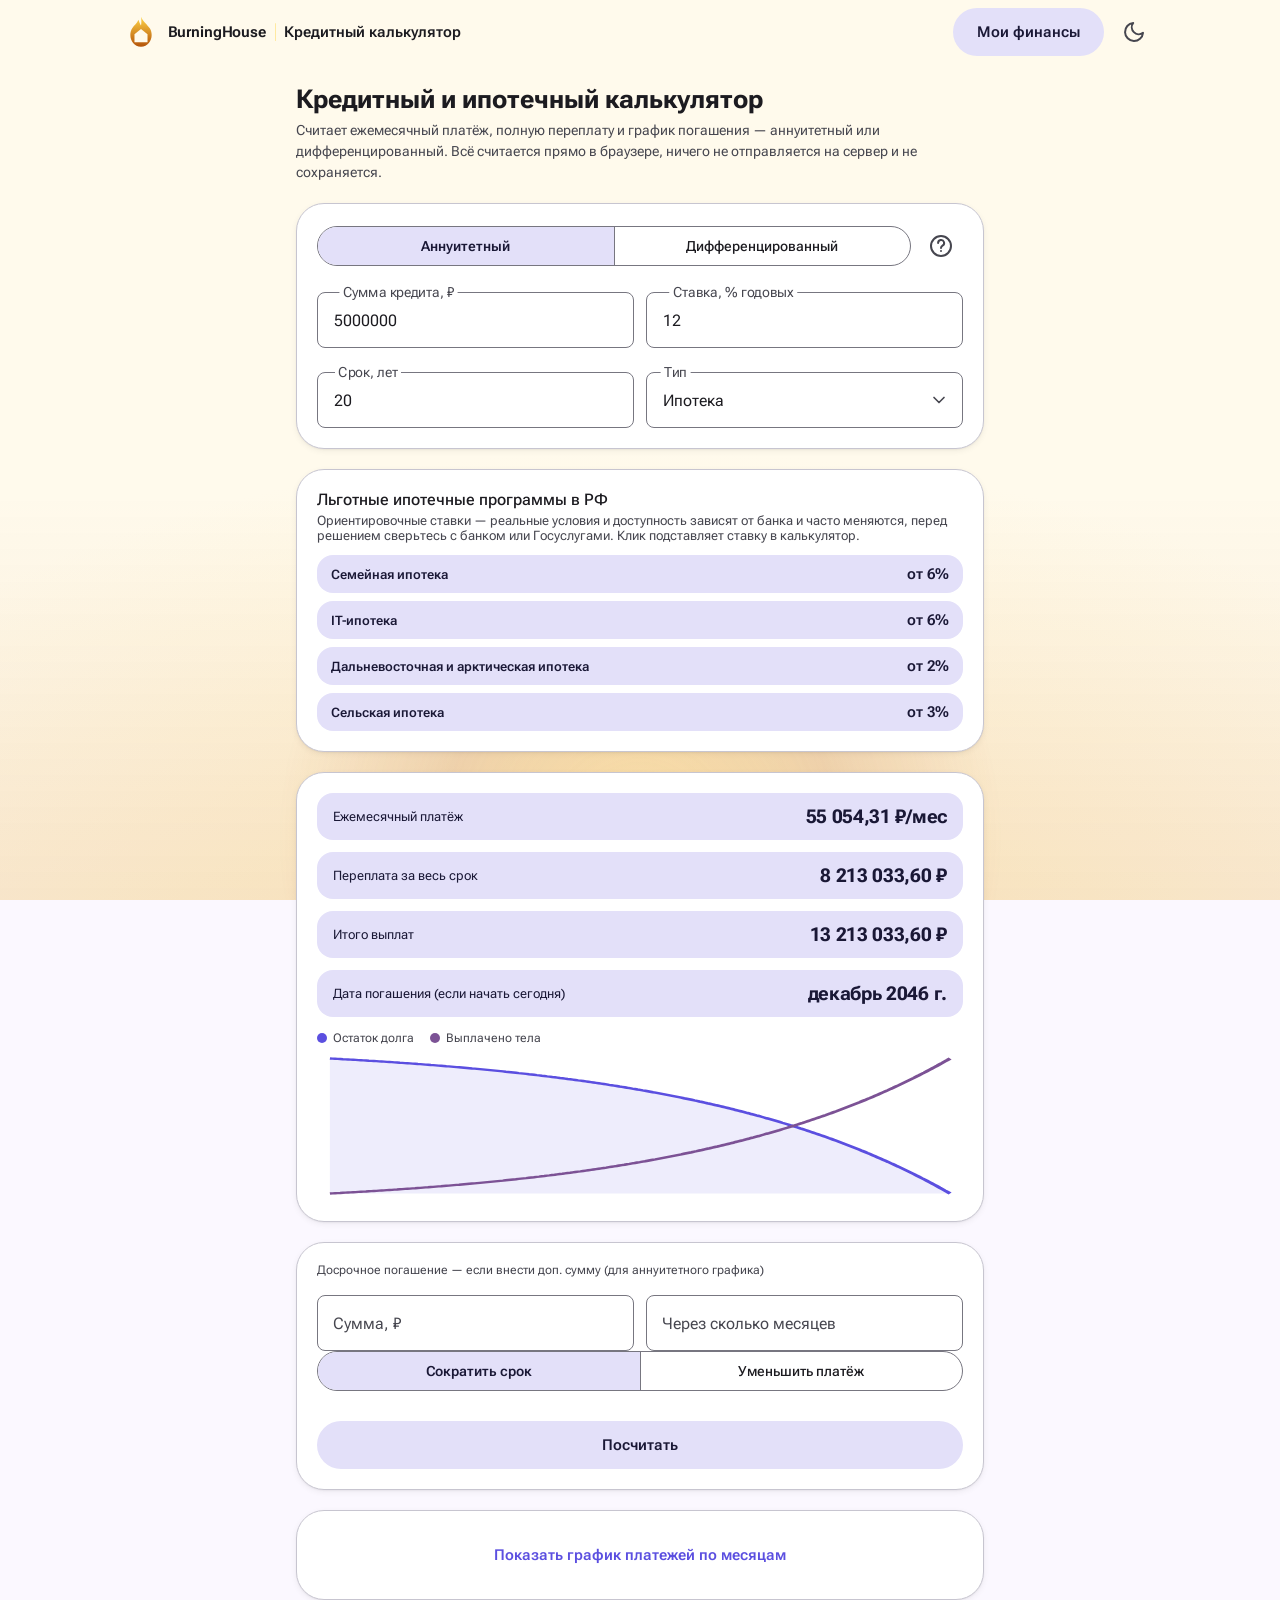
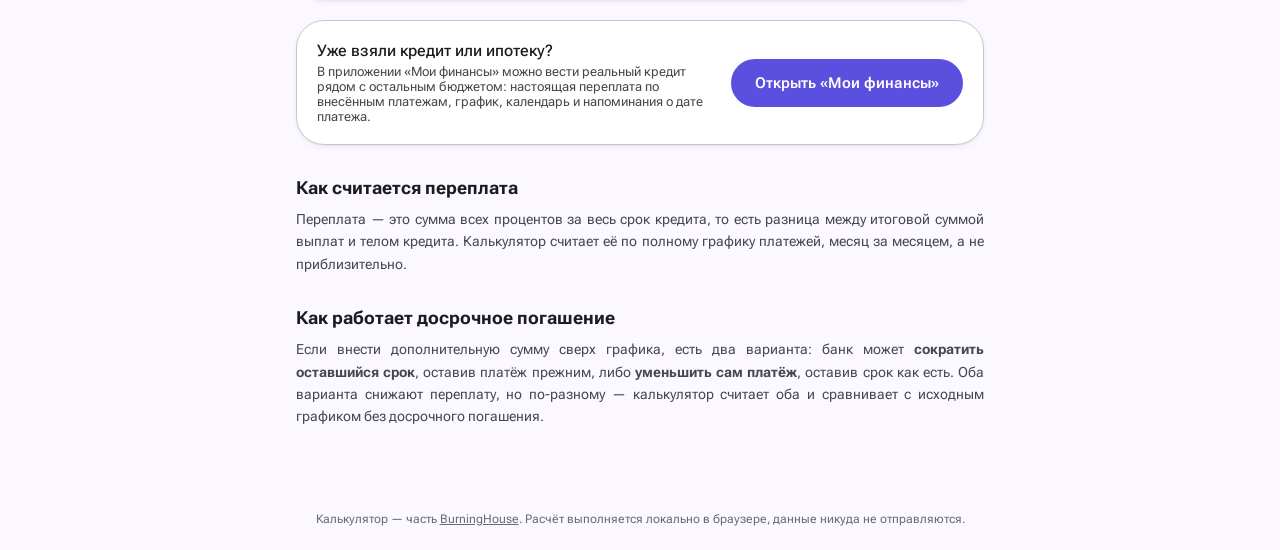
==== commit 98b5b4c6: "Improve calculator UI: chart, gov programs, popups Enhance calculator UI and interactivity across fi" ====
--- a/calculator.html
+++ b/calculator.html
@@ -22,13 +22,29 @@
   .calc-wrap h1{font-size:26px;margin:20px 0 6px}
   .calc-intro{color:var(--md-sys-color-on-surface-variant);font-size:14px;line-height:1.5;margin-bottom:20px}
   .calc-wrap h2{font-size:18px;margin:32px 0 10px}
-  .calc-article p{color:var(--md-sys-color-on-surface-variant);font-size:14px;line-height:1.6;margin:0 0 12px}
+  .calc-article p{color:var(--md-sys-color-on-surface-variant);font-size:14px;line-height:1.6;margin:0 0 12px;text-align:justify;text-justify:inter-word}
   .calc-cta{display:flex;align-items:center;gap:12px;flex-wrap:wrap}
   .sched-table{width:100%;border-collapse:collapse;font-size:13px}
   .sched-table th,.sched-table td{text-align:right;padding:6px 8px;border-bottom:1px solid var(--md-sys-color-outline-variant)}
   .sched-table th:first-child,.sched-table td:first-child{text-align:left}
   .sched-scroll{max-height:320px;overflow:auto;margin-top:10px}
   footer.calc-foot{text-align:center;color:var(--md-sys-color-on-surface-variant);font-size:12px;padding:24px 16px;opacity:.8}
+  #infoScrim p,#govDetailScrim p{font-size:14px;color:var(--md-sys-color-on-surface-variant);line-height:1.6;margin:0 0 12px;text-align:justify;text-justify:inter-word}
+  .chart-legend{display:flex;gap:16px;font-size:12px;color:var(--md-sys-color-on-surface-variant);margin-top:14px}
+  .chart-legend span{display:flex;align-items:center;gap:6px}
+  .chart-legend i{width:10px;height:10px;border-radius:50%;display:block}
+  .chart-wrap{position:relative;margin-top:6px}
+  .chart-tip{position:absolute;pointer-events:none;background:var(--md-sys-color-inverse-surface);color:var(--md-sys-color-inverse-on-surface);
+    font-size:12px;line-height:1.5;padding:8px 10px;border-radius:var(--md-sys-shape-corner-s);opacity:0;transition:opacity .12s;
+    transform:translate(-50%,-100%);white-space:nowrap;box-shadow:0 4px 12px rgba(0,0,0,.25);z-index:2}
+  .chart-tip.show{opacity:1}
+  .gov-list{display:flex;flex-direction:column;gap:8px}
+  .gov-item{display:flex;justify-content:space-between;align-items:center;gap:12px;padding:10px 14px;
+    border-radius:var(--md-sys-shape-corner-l);background:var(--md-sys-color-secondary-container);
+    color:var(--md-sys-color-on-secondary-container);border:0;font-family:inherit;text-align:left;cursor:pointer;width:100%}
+  .gov-item:hover{filter:brightness(1.04)}
+  .gov-item b{font-weight:600}
+  .gov-item .gov-rate{font-size:15px;font-weight:600;flex:0 0 auto}
 </style>
 </head>
 <body>
@@ -57,7 +73,7 @@
     </a>
     <div><h1 style="font-size:15px;margin:0">Кредитный калькулятор</h1></div>
     <div class="spacer"></div>
-    <a class="btn text" href="index.html">Мои финансы →</a>
+    <a class="btn tonal" href="index.html">Мои финансы</a>
     <button class="icon-btn" id="themeBtn" title="Сменить тему" aria-label="Сменить тему"></button>
   </div>
 </div>
@@ -67,15 +83,20 @@
   <div class="calc-intro">Считает ежемесячный платёж, полную переплату и график погашения — аннуитетный или дифференцированный. Всё считается прямо в браузере, ничего не отправляется на сервер и не сохраняется.</div>
 
   <div class="panel">
-    <div class="segmented" id="calcScheduleSeg">
-      <button id="calcSchedAnnuity" class="sel" onclick="setCalcSchedule('annuity')">Аннуитетный</button>
-      <button id="calcSchedDiff" onclick="setCalcSchedule('differentiated')">Дифференцированный</button>
+    <div class="row" style="align-items:center;gap:8px">
+      <div class="segmented" id="calcScheduleSeg" style="flex:1;margin-bottom:0">
+        <button id="calcSchedAnnuity" class="sel" onclick="setCalcSchedule('annuity')">Аннуитетный</button>
+        <button id="calcSchedDiff" onclick="setCalcSchedule('differentiated')">Дифференцированный</button>
+      </div>
+      <button class="icon-btn" style="flex:0 0 auto" onclick="openInfo()" title="Чем отличаются графики?" aria-label="Чем отличаются графики?">
+        <svg class="icon" viewBox="0 0 24 24"><circle cx="12" cy="12" r="10"/><path d="M9.1 9a3 3 0 1 1 4.4 2.6c-.8.5-1.5 1-1.5 2.4"/><line x1="12" y1="17" x2="12.01" y2="17"/></svg>
+      </button>
     </div>
     <div class="row" style="margin-top:14px">
       <div class="field"><input id="cSum" type="text" inputmode="decimal" placeholder=" " value="5000000" oninput="calcSanitize(this);runCalc()"><label for="cSum">Сумма кредита, ₽</label></div>
       <div class="field"><input id="cRate" type="text" inputmode="decimal" placeholder=" " value="12" oninput="calcSanitize(this);runCalc()"><label for="cRate">Ставка, % годовых</label></div>
     </div>
-    <div class="row">
+    <div class="row" style="margin-top:14px">
       <div class="field"><input id="cYears" type="text" inputmode="decimal" placeholder=" " value="20" oninput="calcSanitize(this);runCalc()"><label for="cYears">Срок, лет</label></div>
       <div class="field filled">
         <select id="cType" onchange="runCalc()">
@@ -90,12 +111,25 @@
     </div>
   </div>
 
+  <div class="panel" id="govProgramsPanel">
+    <div style="font-weight:500;margin-bottom:4px">Льготные ипотечные программы в РФ</div>
+    <div style="font-size:13px;color:var(--md-sys-color-on-surface-variant);margin-bottom:12px">Ориентировочные ставки — реальные условия и доступность зависят от банка и часто меняются, перед решением сверьтесь с банком или Госуслугами. Клик подставляет ставку в калькулятор.</div>
+    <div class="gov-list" id="govList"></div>
+  </div>
+
   <div class="panel">
     <div class="sumline"><span id="cPaymentLbl">Ежемесячный платёж</span><span class="sv" id="cPayment">—</span></div>
     <div class="sumline"><span>Переплата за весь срок</span><span class="sv" id="cOverpay">—</span></div>
     <div class="sumline"><span>Итого выплат</span><span class="sv" id="cTotalPaid">—</span></div>
     <div class="sumline"><span>Дата погашения (если начать сегодня)</span><span class="sv" id="cPayoffDate">—</span></div>
-    <svg id="cChart" viewBox="0 0 300 110" style="width:100%;height:110px;margin-top:4px;display:block"></svg>
+    <div class="chart-legend">
+      <span><i style="background:var(--md-sys-color-primary)"></i>Остаток долга</span>
+      <span><i style="background:var(--md-sys-color-tertiary,#8b5cf6)"></i>Выплачено тела</span>
+    </div>
+    <div class="chart-wrap" id="cChartWrap">
+      <svg id="cChart" viewBox="0 0 300 120" preserveAspectRatio="none" style="width:100%;height:150px;display:block"></svg>
+      <div class="chart-tip" id="cChartTip"></div>
+    </div>
   </div>
 
   <div class="panel" id="cEarlyPanel">
@@ -131,9 +165,6 @@
   </div>
 
   <div class="calc-article">
-    <h2>Чем аннуитетный платёж отличается от дифференцированного</h2>
-    <p><b>Аннуитетный</b> — платёж одинаковый весь срок кредита. В начале в нём почти всё — проценты, тело долга гасится медленно; ближе к концу срока — наоборот. Это самый частый вариант в российских банках для ипотеки и потребительских кредитов.</p>
-    <p><b>Дифференцированный</b> — тело долга гасится равными долями каждый месяц, поэтому платёж больше всего в первый месяц и постепенно уменьшается. Суммарная переплата при дифференцированном графике при прочих равных ниже, чем при аннуитете, но нагрузка на бюджет в начале выше.</p>
     <h2>Как считается переплата</h2>
     <p>Переплата — это сумма всех процентов за весь срок кредита, то есть разница между итоговой суммой выплат и телом кредита. Калькулятор считает её по полному графику платежей, месяц за месяцем, а не приблизительно.</p>
     <h2>Как работает досрочное погашение</h2>
@@ -142,6 +173,31 @@
 </div>
 
 <footer class="calc-foot">Калькулятор — часть <a href="https://burninghouse.ru" style="color:inherit">BurningHouse</a>. Расчёт выполняется локально в браузере, данные никуда не отправляются.</footer>
+
+<!-- ===================== INFO POPUP: аннуитет vs дифференцированный ===================== -->
+<div class="scrim" id="infoScrim">
+  <div class="dialog">
+    <h3>Аннуитетный или дифференцированный?</h3>
+    <p><b>Аннуитетный</b> — платёж одинаковый весь срок кредита. В начале в нём почти всё — проценты, тело долга гасится медленно; ближе к концу срока — наоборот. Это самый частый вариант в российских банках для ипотеки и потребительских кредитов.</p>
+    <p><b>Дифференцированный</b> — тело долга гасится равными долями каждый месяц, поэтому платёж больше всего в первый месяц и постепенно уменьшается. Суммарная переплата при дифференцированном графике при прочих равных ниже, чем при аннуитете, но нагрузка на бюджет в начале выше.</p>
+    <div class="actions">
+      <button class="btn text" onclick="closeInfo()">Понятно</button>
+    </div>
+  </div>
+</div>
+
+<!-- ===================== GOV PROGRAM DETAIL POPUP ===================== -->
+<div class="scrim" id="govDetailScrim">
+  <div class="dialog">
+    <h3 id="govDetailTitle"></h3>
+    <div class="desc" id="govDetailRate"></div>
+    <p id="govDetailDesc"></p>
+    <div class="actions">
+      <button class="btn text" onclick="closeGovDetail()">Закрыть</button>
+      <button class="btn filled" onclick="applyGovRate()">Использовать в калькуляторе</button>
+    </div>
+  </div>
+</div>
 
 <script src="assets/brand.js"></script>
 <script src="assets/loan-math.js"></script>
@@ -179,6 +235,53 @@
 document.getElementById("themeBtn").onclick=()=>{calcTheme=calcTheme==="dark"?"light":"dark";localStorage.setItem("finCalcTheme",calcTheme);applyCalcTheme();};
 applyCalcTheme();
 
+function openInfo(){document.getElementById("infoScrim").classList.add("show");document.body.classList.add("scroll-lock");}
+function closeInfo(){document.getElementById("infoScrim").classList.remove("show");document.body.classList.remove("scroll-lock");}
+document.getElementById("infoScrim").addEventListener("click",e=>{if(e.target.id==="infoScrim")closeInfo();});
+document.addEventListener("keydown",e=>{if(e.key==="Escape")closeInfo();});
+
+/* ставки и условия — ориентировочные, реальные меняются по решениям правительства и
+   зависят от банка/региона; клик открывает подробности, ставка подставляется в форму
+   только по отдельной кнопке внутри — ничего не проверяет и не гарантирует */
+const GOV_PROGRAMS=[
+  {name:"Семейная ипотека",rate:6,desc:"Для семей с детьми (обычно — ребёнок до 6 лет, либо другие льготные категории семей с детьми). Условия и список категорий периодически меняются постановлениями правительства."},
+  {name:"IT-ипотека",rate:6,desc:"Для сотрудников аккредитованных Минцифры IT-компаний. Обычно есть возрастные ограничения и требования к зарплате — по регионам отличаются."},
+  {name:"Дальневосточная и арктическая ипотека",rate:2,desc:"Для покупки жилья в Дальневосточном федеральном округе или Арктической зоне. Часто привязана к возрасту (например, до 35 лет) и другим условиям по региону."},
+  {name:"Сельская ипотека",rate:3,desc:"Для покупки или строительства жилья в сельской местности. Есть ограничения по типу и площади жилья, доступна не во всех населённых пунктах."},
+];
+function renderGovList(){
+  document.getElementById("govList").innerHTML=GOV_PROGRAMS.map((p,i)=>
+    `<button type="button" class="gov-item" onclick="openGovDetail(${i})"><span><b>${p.name}</b></span><span class="gov-rate">от ${p.rate}%</span></button>`
+  ).join("");
+}
+let govDetailIndex=null;
+function openGovDetail(i){
+  govDetailIndex=i;
+  const p=GOV_PROGRAMS[i];
+  document.getElementById("govDetailTitle").textContent=p.name;
+  document.getElementById("govDetailRate").textContent="от "+p.rate+"%";
+  document.getElementById("govDetailDesc").textContent=p.desc;
+  document.getElementById("govDetailScrim").classList.add("show");
+  document.body.classList.add("scroll-lock");
+}
+function closeGovDetail(){
+  document.getElementById("govDetailScrim").classList.remove("show");
+  document.body.classList.remove("scroll-lock");
+}
+function applyGovRate(){
+  if(govDetailIndex==null)return;
+  const p=GOV_PROGRAMS[govDetailIndex];
+  document.getElementById("cRate").value=p.rate;
+  document.getElementById("cType").value="mortgage";
+  calcSanitize(document.getElementById("cRate"));
+  closeGovDetail();
+  runCalc();
+  document.getElementById("cRate").scrollIntoView({block:"center",behavior:"smooth"});
+}
+document.getElementById("govDetailScrim").addEventListener("click",e=>{if(e.target.id==="govDetailScrim")closeGovDetail();});
+document.addEventListener("keydown",e=>{if(e.key==="Escape")closeGovDetail();});
+renderGovList();
+
 let calcSchedule="annuity",calcStrategy="term",lastSched=null;
 function setCalcSchedule(s){
   calcSchedule=s;
@@ -193,24 +296,78 @@
   document.getElementById("cStratTerm").classList.toggle("sel",s==="term");
   document.getElementById("cStratPayment").classList.toggle("sel",s==="payment");
 }
+/* два ряда: остаток долга (падает) и выплаченное тело (растёт, = startBalance-остаток) —
+   зеркальны друг другу, вместе показывают и размер долга, и сколько уже «тела» погашено */
+let chartPoints=[];
 function chartSvg(rows,startBalance){
+  chartPoints=[];
   if(!rows.length)return"";
-  const W=300,H=110,pad=4;
+  const W=300,H=120,pad=6;
   const max=startBalance||rows[0].balance||1;
-  const step=rows.length>1?(W-2*pad)/(rows.length-1):0;
-  const pts=[{x:pad,y:H-pad-(startBalance/max)*(H-2*pad)},...rows.map((r,i)=>({x:pad+(i+1)*step,y:H-pad-(r.balance/max)*(H-2*pad)}))];
-  const line=pts.map((p,i)=>(i?"L":"M")+p.x.toFixed(1)+" "+p.y.toFixed(1)).join(" ");
-  const area=line+` L ${pts[pts.length-1].x.toFixed(1)} ${H-pad} L ${pad} ${H-pad} Z`;
-  return `<path d="${area}" fill="var(--md-sys-color-primary)" opacity="0.12"/><path d="${line}" fill="none" stroke="var(--md-sys-color-primary)" stroke-width="2"/>`;
+  const balances=[startBalance,...rows.map(r=>r.balance)];
+  const step=balances.length>1?(W-2*pad)/(balances.length-1):0;
+  const toY=v=>H-pad-(v/max)*(H-2*pad);
+  const balPts=balances.map((v,i)=>({x:pad+i*step,y:toY(v)}));
+  const paidPts=balances.map((v,i)=>({x:pad+i*step,y:toY(startBalance-v)}));
+  chartPoints=balances.map((v,i)=>({x:pad+i*step,n:i,balance:v,paid:startBalance-v}));
+  const line=pts=>pts.map((p,i)=>(i?"L":"M")+p.x.toFixed(1)+" "+p.y.toFixed(1)).join(" ");
+  const balLine=line(balPts),paidLine=line(paidPts);
+  const balArea=balLine+` L ${balPts[balPts.length-1].x.toFixed(1)} ${H-pad} L ${pad} ${H-pad} Z`;
+  return `<path d="${balArea}" fill="var(--md-sys-color-primary)" opacity="0.10"/>`+
+    `<path d="${balLine}" fill="none" stroke="var(--md-sys-color-primary)" stroke-width="2"/>`+
+    `<path d="${paidLine}" fill="none" stroke="var(--md-sys-color-tertiary)" stroke-width="2"/>`;
+}
+function initChartHover(){
+  const wrap=document.getElementById("cChartWrap"),svg=document.getElementById("cChart"),tip=document.getElementById("cChartTip");
+  function handle(clientX){
+    if(!chartPoints.length)return;
+    const rect=svg.getBoundingClientRect();
+    const relX=(clientX-rect.left)/rect.width*300;
+    let nearest=chartPoints[0];
+    for(const p of chartPoints)if(Math.abs(p.x-relX)<Math.abs(nearest.x-relX))nearest=p;
+    const d=new Date();d.setMonth(d.getMonth()+nearest.n);
+    const when=nearest.n===0?"Сейчас":d.toLocaleDateString("ru-RU",{month:"short",year:"numeric"});
+    tip.innerHTML=`<b>${when}</b><br>Остаток: ${calcFmt(nearest.balance)}<br>Погашено тела: ${calcFmt(nearest.paid)}`;
+    tip.classList.add("show");
+    // клампим по ширине обёртки, чтобы тултип не вылезал за край экрана у крайних точек графика
+    const half=tip.offsetWidth/2,wrapW=wrap.clientWidth;
+    const px=Math.max(half,Math.min(wrapW-half,nearest.x/300*rect.width));
+    tip.style.left=px+"px";
+    tip.style.top="4px";
+  }
+  wrap.addEventListener("mousemove",e=>handle(e.clientX));
+  wrap.addEventListener("mouseleave",()=>tip.classList.remove("show"));
+  wrap.addEventListener("touchstart",e=>{if(e.touches[0])handle(e.touches[0].clientX);},{passive:true});
+  wrap.addEventListener("touchmove",e=>{if(e.touches[0])handle(e.touches[0].clientX);},{passive:true});
+}
+initChartHover();
+const CALC_STORE_KEY="finCalcInputs";
+function saveCalcInputs(){
+  try{
+    localStorage.setItem(CALC_STORE_KEY,JSON.stringify({
+      sum:document.getElementById("cSum").value,
+      rate:document.getElementById("cRate").value,
+      years:document.getElementById("cYears").value,
+      type:document.getElementById("cType").value,
+      schedule:calcSchedule
+    }));
+  }catch(e){/* localStorage недоступен (приватный режим и т.п.) — просто не сохраняем */}
+}
+function loadCalcInputs(){
+  try{
+    const raw=localStorage.getItem(CALC_STORE_KEY);
+    return raw?JSON.parse(raw):null;
+  }catch(e){return null;}
 }
 function runCalc(){
+  saveCalcInputs();
   const principal=calcParseAmount(document.getElementById("cSum").value);
   const rate=calcParseAmount(document.getElementById("cRate").value);
   const years=calcParseAmount(document.getElementById("cYears").value);
   if(!(principal>0)||!(rate>=0)||!(years>0)){
     document.getElementById("cPayment").textContent="—";document.getElementById("cOverpay").textContent="—";
     document.getElementById("cTotalPaid").textContent="—";document.getElementById("cPayoffDate").textContent="—";
-    document.getElementById("cChart").innerHTML="";lastSched=null;
+    document.getElementById("cChart").innerHTML="";chartPoints=[];lastSched=null;
     return;
   }
   const months=Math.max(1,Math.round(years*12));
@@ -265,7 +422,17 @@
     box.innerHTML=`<span>Экономия на процентах: <b>${calcFmt(interestSaved)}</b></span><span>Новый платёж: ${newPayment?calcFmt(newPayment.payment):calcFmt(payment)}/мес</span>`;
   }
 }
-runCalc();
+(function(){
+  const saved=loadCalcInputs();
+  if(saved){
+    if(saved.sum)document.getElementById("cSum").value=saved.sum;
+    if(saved.rate)document.getElementById("cRate").value=saved.rate;
+    if(saved.years)document.getElementById("cYears").value=saved.years;
+    if(saved.type)document.getElementById("cType").value=saved.type;
+  }
+  if(saved&&saved.schedule==="differentiated")setCalcSchedule("differentiated");
+  else runCalc();
+})();
 </script>
 </body>
 </html>
--- a/assets/styles.css
+++ b/assets/styles.css
@@ -343,7 +343,7 @@
   .row>*{flex:1;min-width:0}
 
   /* ===================== BUTTONS ===================== */
-  .btn{position:relative;display:inline-flex;align-items:center;justify-content:center;gap:8px;height:48px;padding:0 24px;border:0;border-radius:var(--md-sys-shape-corner-full);font-family:inherit;font-size:15px;font-weight:600;cursor:pointer;overflow:hidden;transition:box-shadow .2s}
+  .btn{position:relative;display:inline-flex;align-items:center;justify-content:center;gap:8px;height:48px;padding:0 24px;border:0;border-radius:var(--md-sys-shape-corner-full);font-family:inherit;font-size:15px;font-weight:600;cursor:pointer;overflow:hidden;transition:box-shadow .2s;text-decoration:none}
   .btn::after{content:"";position:absolute;inset:0;background:currentColor;opacity:0;transition:opacity .2s}
   .btn:hover::after{opacity:.08}.btn:active::after{opacity:.12}
   .btn.filled{background:var(--md-sys-color-primary);color:var(--md-sys-color-on-primary)}
@@ -422,6 +422,7 @@
   .dialog .actions{display:flex;gap:8px;justify-content:flex-end;margin-top:22px}
   .dialog.dialog-lg{max-width:560px;max-height:85vh;display:flex;flex-direction:column}
   .full-history-list{flex:1;overflow-y:auto;margin-top:8px;min-height:0}
+  .dd-scroll{flex:1;overflow-y:auto;min-height:0;padding-right:2px}
   /* ниже базового z-index скримов — чтобы диалог редактирования, открытый ИЗ диалога «показать всё», был поверх него */
   #fullHistoryScrim,#fullGoalsScrim,#fullAssetsScrim,#fullFixedScrim{z-index:55}
 
@@ -516,4 +517,29 @@
   .login-card .lg-lockup{margin-bottom:16px;font-size:16px}
   .login-card h2{font-size:26px;font-weight:600}
   .login-card p{font-size:13px;color:var(--md-sys-color-on-surface-variant);margin:6px 0 6px}
+
+  /* ===================== ONBOARDING TOUR ===================== */
+  /* Затемняющий слой + «дыра»-спотлайт: один элемент с box-shadow 0 0 0 9999px —
+     классический coachmark-трюк, без клип-путей и без пересчёта нескольких прямоугольников. */
+  .onb-scrim{position:fixed;inset:0;z-index:150;display:none}
+  .onb-scrim.show{display:block}
+  .onb-spotlight{position:fixed;border-radius:var(--md-sys-shape-corner-l);
+    box-shadow:0 0 0 9999px rgba(10,8,6,.62);pointer-events:none;
+    transition:top .25s var(--ease-emph-dec),left .25s var(--ease-emph-dec),width .25s var(--ease-emph-dec),height .25s var(--ease-emph-dec);
+    outline:2px solid var(--md-sys-color-primary);outline-offset:3px}
+  .onb-card{position:fixed;z-index:151;max-width:320px;
+    background:var(--md-sys-color-surface-container-lowest);border:1px solid var(--md-sys-color-outline-variant);
+    border-radius:var(--md-sys-shape-corner-l);padding:18px;box-shadow:var(--e2);
+    animation:pop .25s var(--ease-emph-dec)}
+  .onb-card.center{position:fixed;top:50%;left:50%;max-width:360px;text-align:center;animation:popCenter .25s var(--ease-emph-dec) forwards}
+  @keyframes popCenter{from{opacity:0;transform:translate(-50%,-50%) scale(.92)}to{opacity:1;transform:translate(-50%,-50%) scale(1)}}
+  .onb-step{font-size:12px;color:var(--md-sys-color-on-surface-variant);margin-bottom:6px}
+  .onb-card h3{font-size:17px;margin-bottom:6px}
+  .onb-card p{font-size:13px;line-height:1.5;color:var(--md-sys-color-on-surface-variant);margin-bottom:14px}
+  .onb-actions{display:flex;align-items:center;gap:8px}
+  .onb-actions .spacer{flex:1}
+  .onb-dots{display:flex;gap:5px;justify-content:center;margin-bottom:10px}
+  .onb-dots i{width:6px;height:6px;border-radius:50%;background:var(--md-sys-color-outline-variant);display:block}
+  .onb-dots i.on{background:var(--md-sys-color-primary)}
+  @media(max-width:520px){.onb-card{max-width:calc(100vw - 32px)}}
   .login-err{color:var(--md-sys-color-error);font-size:13px;min-height:18px;margin-top:10px}
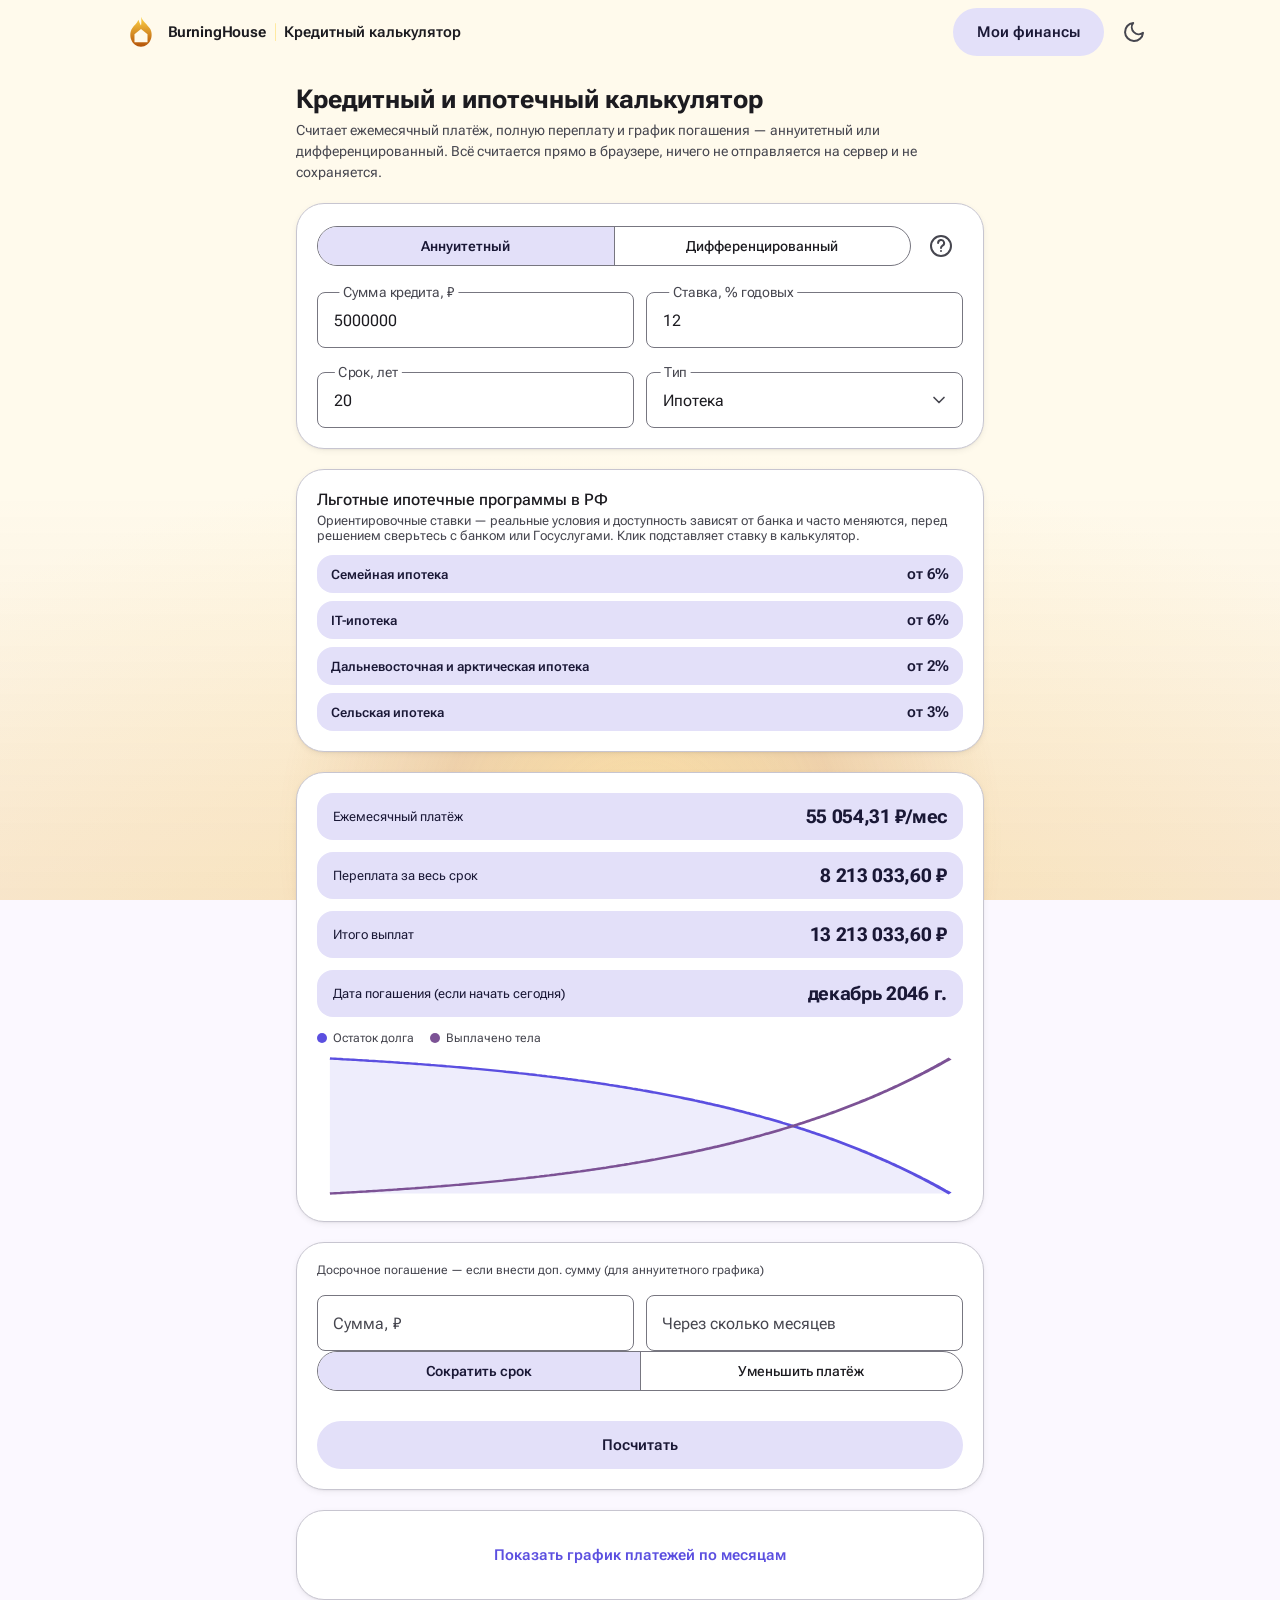
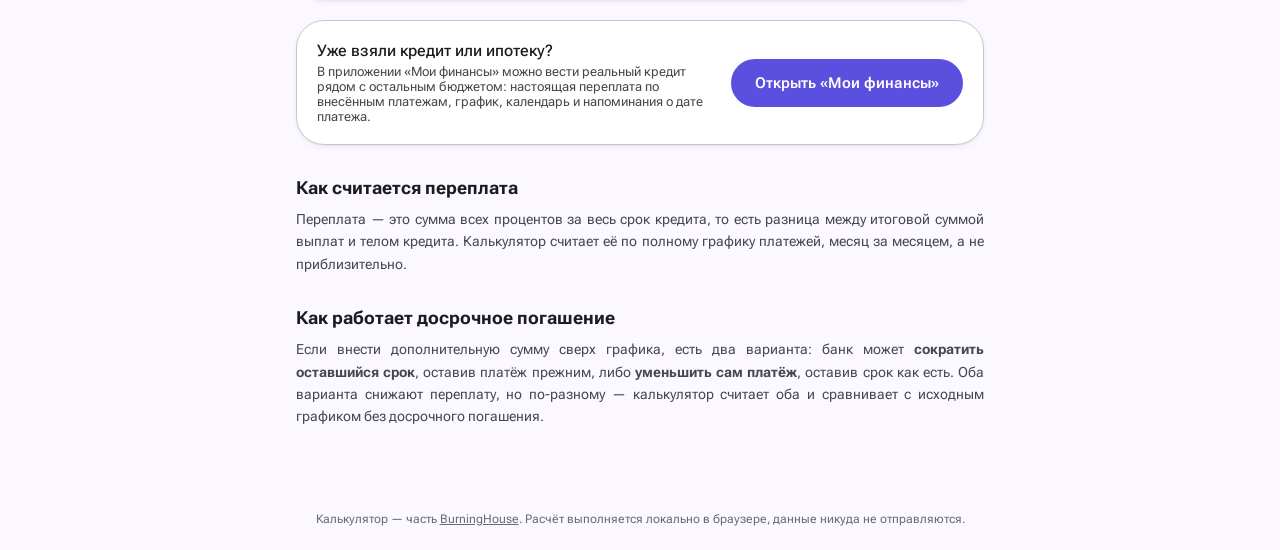
==== commit 144a73da: "Split lockup into two links; add spark CSS Separate brand lockup into two interactive elements: .bh-" ====
--- a/calculator.html
+++ b/calculator.html
@@ -57,20 +57,24 @@
 
 <div class="appbar" id="appbar">
   <div class="appbar-inner">
-    <a class="bh-lockup" href="https://burninghouse.ru" aria-label="BurningHouse">
-      <svg class="bh-mark" viewBox="0 0 24 24" aria-hidden="true">
-        <defs>
-          <linearGradient id="bhFlameBar" x1="0" y1="1" x2="0" y2="0">
-            <stop offset="0" stop-color="var(--flame-base, #b45309)"/>
-            <stop offset="1" stop-color="var(--flame-tip, #ffd447)"/>
-          </linearGradient>
-        </defs>
-        <path class="bh-flame" fill="url(#bhFlameBar)" fill-rule="evenodd"
-              d="M12 1.2C13.6 5 16.4 6.6 18.2 9.4C21.4 14.4 18.6 22.4 12 22.4C5.4 22.4 2.6 14.4 5.8 9.4C7.2 7.2 9.2 6 10.2 3.4C10.9 5.6 11.4 6.6 12 7.4C12.4 5.6 12.3 3.4 12 1.2ZM12 9.8 7.4 13.6V19.2H16.6V13.6Z"/>
-      </svg>
-      <span class="bh-name">BurningHouse</span>
-      <span class="bh-sep" aria-hidden="true"></span>
-    </a>
+    <div class="bh-lockup">
+      <a class="bh-lockup-mark" href="/" aria-label="Мои финансы — на главную сервиса">
+        <svg class="bh-mark" viewBox="0 0 24 24" aria-hidden="true">
+          <defs>
+            <linearGradient id="bhFlameBar" x1="0" y1="1" x2="0" y2="0">
+              <stop offset="0" stop-color="var(--flame-base, #b45309)"/>
+              <stop offset="1" stop-color="var(--flame-tip, #ffd447)"/>
+            </linearGradient>
+          </defs>
+          <path class="bh-flame" fill="url(#bhFlameBar)" fill-rule="evenodd"
+                d="M12 1.2C13.6 5 16.4 6.6 18.2 9.4C21.4 14.4 18.6 22.4 12 22.4C5.4 22.4 2.6 14.4 5.8 9.4C7.2 7.2 9.2 6 10.2 3.4C10.9 5.6 11.4 6.6 12 7.4C12.4 5.6 12.3 3.4 12 1.2ZM12 9.8 7.4 13.6V19.2H16.6V13.6Z"/>
+        </svg>
+      </a>
+      <a class="bh-lockup-name" href="https://burninghouse.ru" aria-label="BurningHouse — каталог сервисов">
+        <span class="bh-name">BurningHouse</span>
+        <span class="bh-sep" aria-hidden="true"></span>
+      </a>
+    </div>
     <div><h1 style="font-size:15px;margin:0">Кредитный калькулятор</h1></div>
     <div class="spacer"></div>
     <a class="btn tonal" href="index.html">Мои финансы</a>
--- a/assets/brand.css
+++ b/assets/brand.css
@@ -156,6 +156,42 @@
   92% { opacity:.9 }
   100%{ transform:translate3d(0,-60vh,0) scale(.7); opacity:0 }
 }
+/* тренажёр: доходят до своего места один раз и дальше не летят — только
+   разряжаются на месте частыми вспышками, как нейрон, а не огонь. Кольцо на
+   ::after — это и есть импульс синапса, расходящийся от тела клетки и
+   гаснущий; больше ни у одной повадки кольца нет, только рост/снос точки. */
+.bh-sparks--flicker .bh-spark{ animation-name:bh-flicker; animation-timing-function:linear }
+@keyframes bh-flicker{
+  0%  { transform:translate3d(0,0,0) scale(.5); opacity:0 }
+  5%  { transform:translate3d(var(--bh-drift,.5rem),-20vh,0) scale(.85); opacity:.15 }
+  8%  { opacity:.95 }
+  11% { opacity:.15 }
+  40% { opacity:.15 }
+  43% { opacity:.9 }
+  46% { opacity:.15 }
+  70% { opacity:.15 }
+  73% { opacity:.85 }
+  76% { opacity:.15 }
+  95% { transform:translate3d(var(--bh-drift,.5rem),-20vh,0) scale(.85); opacity:.15 }
+  100%{ transform:translate3d(var(--bh-drift,.5rem),-22vh,0) scale(.3); opacity:0 }
+}
+.bh-sparks--flicker .bh-spark::after{
+  content:""; position:absolute; inset:-6px; border-radius:50%;
+  border:1px solid var(--flame-tip);
+  opacity:0; animation:bh-flicker-ring var(--bh-dur,12s) linear var(--bh-delay,0s) infinite;
+}
+@keyframes bh-flicker-ring{
+  0%,7%  { transform:scale(.6); opacity:0 }
+  9%     { transform:scale(1.3); opacity:.55 }
+  14%    { transform:scale(2.3); opacity:0 }
+  42%    { transform:scale(.6); opacity:0 }
+  44%    { transform:scale(1.3); opacity:.5 }
+  49%    { transform:scale(2.3); opacity:0 }
+  72%    { transform:scale(.6); opacity:0 }
+  74%    { transform:scale(1.3); opacity:.55 }
+  79%    { transform:scale(2.3); opacity:0 }
+  100%   { transform:scale(.6); opacity:0 }
+}
 
 /* ═══ ЗНАК ═══
    Градиент объявляется ВНУТРИ каждого <svg>: вынесенный наружу не увидит
@@ -172,10 +208,20 @@
 }
 
 /* ═══ ЛОКАП: знак, бренд, сервис ═══
-   Бренд — постоянная величина, сервис — переменная; вес это и показывает. */
+   Бренд — постоянная величина, сервис — переменная; вес это и показывает.
+
+   Внутри — два независимых <a>, не один: у знака и у имени бренда разные
+   адреса. Знак — это сервис, на котором стоишь, клик по нему возвращает на
+   его собственную домашнюю. «BurningHouse» — это каталог всех сервисов,
+   клик уводит на burninghouse.ru. Раньше был один <a> на весь локап, и
+   каталог из сервиса было не открыть, не потеряв то, что было на экране. */
 .bh-lockup{
   display:inline-flex; align-items:center; gap:.6rem;
-  text-decoration:none; color:inherit; font-size:1rem; line-height:1;
+  font-size:1rem; line-height:1;
+}
+.bh-lockup-mark, .bh-lockup-name{
+  display:inline-flex; align-items:center; gap:.6rem;
+  text-decoration:none; color:inherit;
 }
 .bh-lockup .bh-mark{ width:1.75em; height:1.75em; }
 .bh-name{ font-weight:650; letter-spacing:-.01em; }
@@ -227,12 +273,15 @@
    Замирает в осмысленном виде, а не в пустоте: искры остаются видимыми,
    свечение — в среднем положении. */
 @media (prefers-reduced-motion: reduce){
-  .bh-glow, .bh-sweep, .bh-spark, .bh-mark .bh-flame,
+  .bh-glow, .bh-sweep, .bh-spark, .bh-spark::after, .bh-mark .bh-flame,
   .bh-leaving, .bh-arriving{
     animation-duration:.01ms !important;
     animation-iteration-count:1 !important;
   }
   .bh-spark{ opacity:.45 }
+  /* Кольцо импульса — эффект самого движения, замирает невидимым, а не
+     точкой-бубликом на месте. */
+  .bh-spark::after{ opacity:0 !important; }
   /* Уходящая карточка не должна остаться невидимой, если анимацию отключили
      до того, как случилась навигация. */
   .bh-leaving{ opacity:1 }
--- a/assets/styles.css
+++ b/assets/styles.css
@@ -116,6 +116,10 @@
   .scroll-thin::-webkit-scrollbar-track{background:transparent}
   .scroll-thin::-webkit-scrollbar-thumb{background:var(--md-sys-color-outline-variant);border-radius:var(--md-sys-shape-corner-full)}
   .scroll-thin::-webkit-scrollbar-thumb:hover{background:var(--md-sys-color-outline)}
+  /* когда содержимого меньше, чем помещается (пустой/короткий список) — снимаем overflow-y/
+     overscroll-behavior программно (см. fixEmptyScrollables в app.js), иначе на тач-устройствах
+     свайп по пустому месту "проглатывается" контейнером и страница не скроллится */
+  .scroll-thin.no-overflow{overflow-y:visible!important;overscroll-behavior:auto!important}
   /* Базовый цвет отдан наверх, на html: фирменный фон лежит на z-index:-1 и
      под непрозрачной заливкой body его бы просто не было видно.
      Прежние фиолетовые пятна убраны — теперь их роль играет горящий дом. */
@@ -149,7 +153,7 @@
   /* Плашка с кошельком заменена фирменным локапом; знак сам несёт цвет. */
   .appbar .bh-lockup{font-size:15px}
   .appbar .bh-lockup .bh-mark{width:34px;height:34px}
-  .appbar .bh-lockup:focus-visible{outline:2px solid var(--md-sys-color-primary);outline-offset:4px;border-radius:6px}
+  .appbar .bh-lockup-mark:focus-visible, .appbar .bh-lockup-name:focus-visible{outline:2px solid var(--md-sys-color-primary);outline-offset:4px;border-radius:6px}
   .appbar h1{font-size:22px;font-weight:600;letter-spacing:0}
   .appbar .sub{font-size:12px;color:var(--md-sys-color-on-surface-variant);margin-top:-2px}
   .appbar .spacer{flex:1}
@@ -210,6 +214,9 @@
   .delta.flat{color:var(--md-sys-color-on-surface-variant)}
   .mini-spark{width:150px;height:52px;flex:none;display:block;cursor:crosshair}
   @media(max-width:480px){.mini-spark{width:100px}}
+  /* «Комментарий» + фиксированная 170px «Дата» рядом не помещаются на узких экранах —
+     подпись длинная и переполняет своё поле, наезжая на соседнее. Складываем в столбец. */
+  @media(max-width:420px){.row-note-date{flex-direction:column}.row-note-date .field.filled{width:100%!important}}
   .spark-wrap{position:relative;flex:none}
   .spark-tip{
     position:absolute;pointer-events:none;left:0;top:0;
@@ -422,7 +429,9 @@
   .dialog .actions{display:flex;gap:8px;justify-content:flex-end;margin-top:22px}
   .dialog.dialog-lg{max-width:560px;max-height:85vh;display:flex;flex-direction:column}
   .full-history-list{flex:1;overflow-y:auto;margin-top:8px;min-height:0}
-  .dd-scroll{flex:1;overflow-y:auto;min-height:0;padding-right:2px}
+  /* общая обёртка «прокручиваемая середина» для высоких .dialog-lg (шапка/футер остаются
+     на месте, скроллится только контент между ними) — переиспользуется в нескольких диалогах */
+  .dialog-scroll{flex:1;overflow-y:auto;min-height:0;padding-right:2px}
   /* ниже базового z-index скримов — чтобы диалог редактирования, открытый ИЗ диалога «показать всё», был поверх него */
   #fullHistoryScrim,#fullGoalsScrim,#fullAssetsScrim,#fullFixedScrim{z-index:55}
 
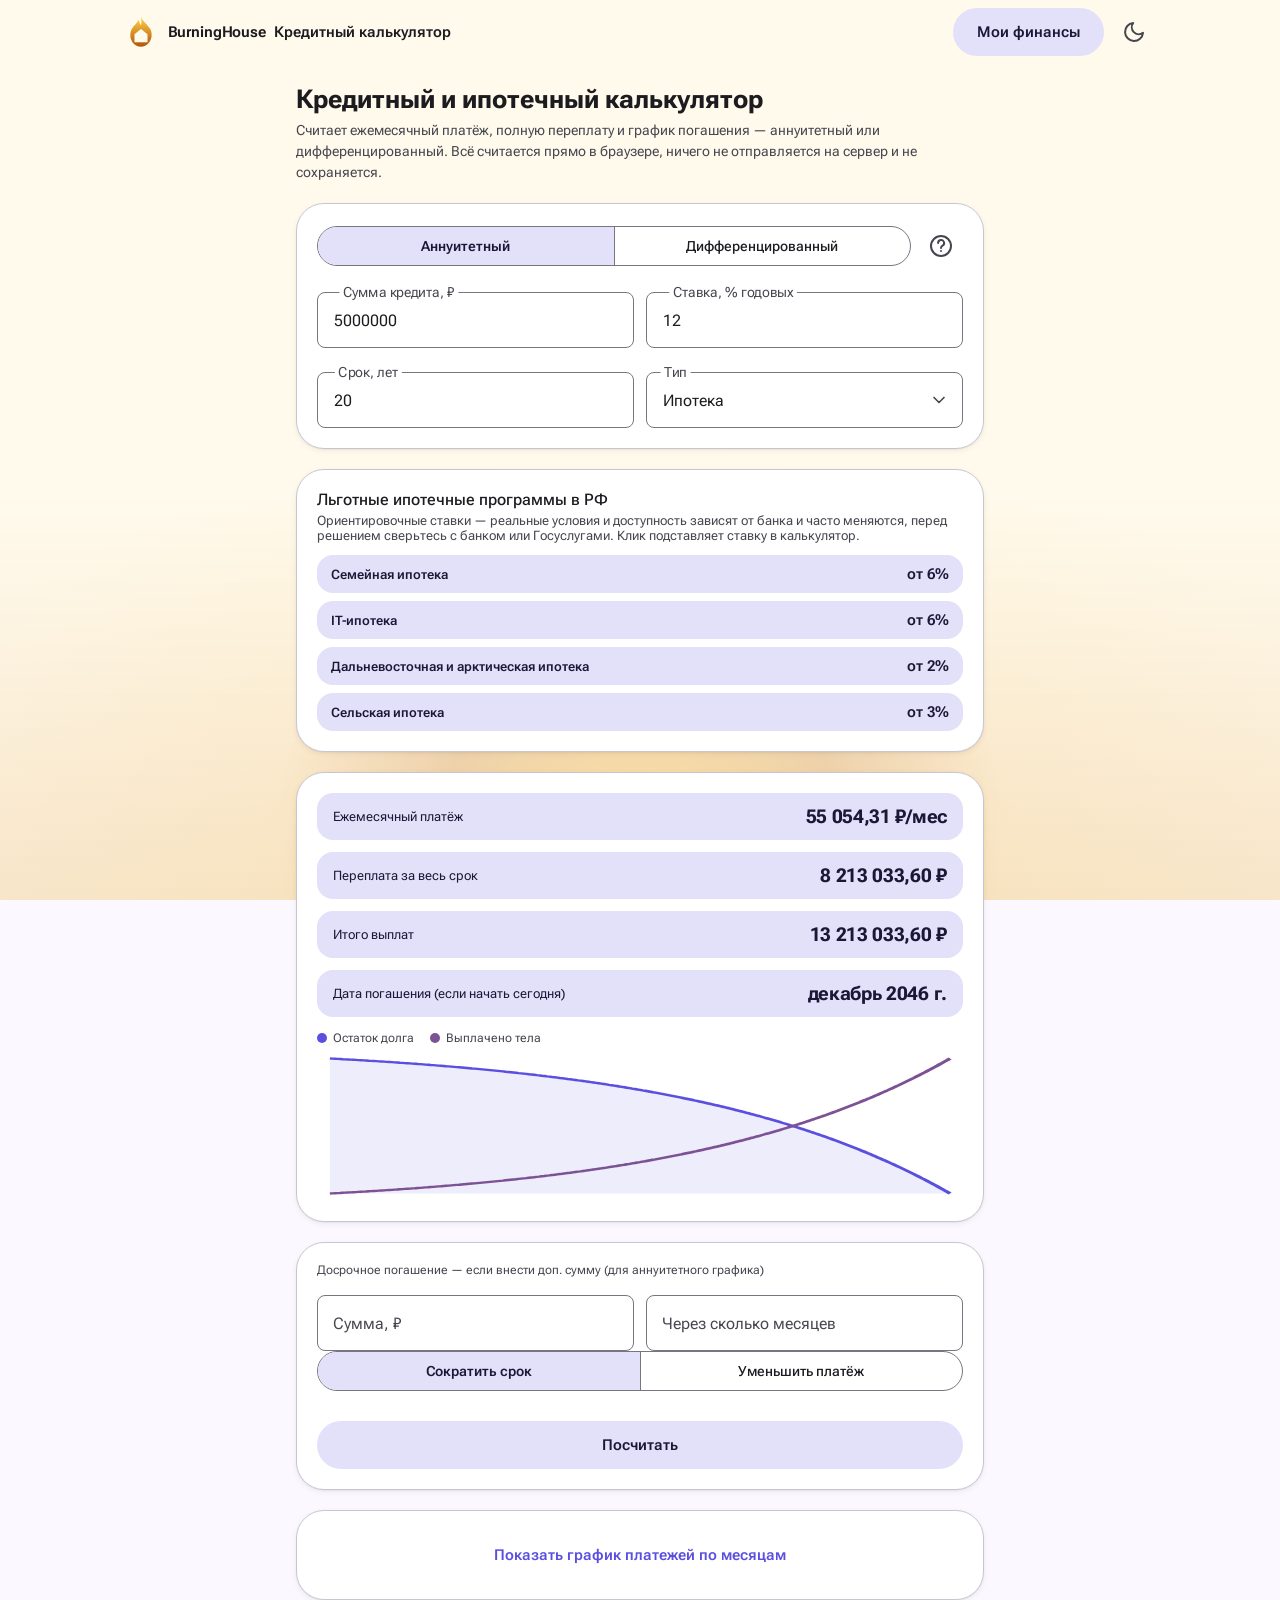
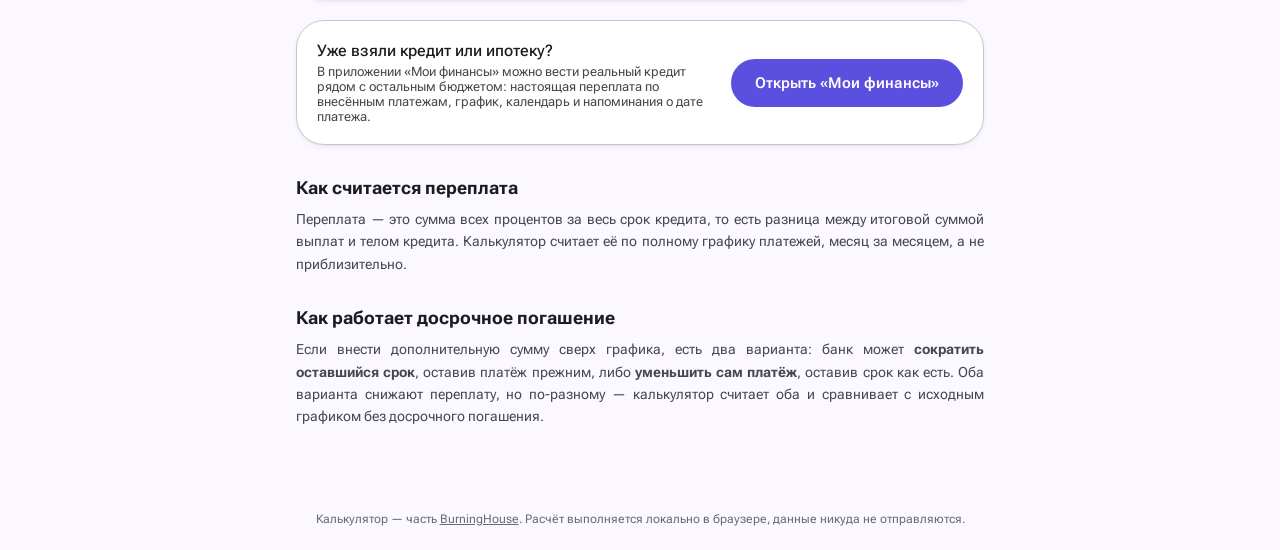
==== commit 2b2e7f88: "Refactor brand lockup classes and links Rename lockup classes and simplify header markup: .bh-lockup" ====
--- a/calculator.html
+++ b/calculator.html
@@ -58,7 +58,7 @@
 <div class="appbar" id="appbar">
   <div class="appbar-inner">
     <div class="bh-lockup">
-      <a class="bh-lockup-mark" href="/" aria-label="Мои финансы — на главную сервиса">
+      <a class="bh-lockup-home" href="https://burninghouse.ru" aria-label="BurningHouse — каталог сервисов">
         <svg class="bh-mark" viewBox="0 0 24 24" aria-hidden="true">
           <defs>
             <linearGradient id="bhFlameBar" x1="0" y1="1" x2="0" y2="0">
@@ -69,10 +69,7 @@
           <path class="bh-flame" fill="url(#bhFlameBar)" fill-rule="evenodd"
                 d="M12 1.2C13.6 5 16.4 6.6 18.2 9.4C21.4 14.4 18.6 22.4 12 22.4C5.4 22.4 2.6 14.4 5.8 9.4C7.2 7.2 9.2 6 10.2 3.4C10.9 5.6 11.4 6.6 12 7.4C12.4 5.6 12.3 3.4 12 1.2ZM12 9.8 7.4 13.6V19.2H16.6V13.6Z"/>
         </svg>
-      </a>
-      <a class="bh-lockup-name" href="https://burninghouse.ru" aria-label="BurningHouse — каталог сервисов">
         <span class="bh-name">BurningHouse</span>
-        <span class="bh-sep" aria-hidden="true"></span>
       </a>
     </div>
     <div><h1 style="font-size:15px;margin:0">Кредитный калькулятор</h1></div>
--- a/assets/brand.css
+++ b/assets/brand.css
@@ -210,16 +210,17 @@
 /* ═══ ЛОКАП: знак, бренд, сервис ═══
    Бренд — постоянная величина, сервис — переменная; вес это и показывает.
 
-   Внутри — два независимых <a>, не один: у знака и у имени бренда разные
-   адреса. Знак — это сервис, на котором стоишь, клик по нему возвращает на
-   его собственную домашнюю. «BurningHouse» — это каталог всех сервисов,
-   клик уводит на burninghouse.ru. Раньше был один <a> на весь локап, и
-   каталог из сервиса было не открыть, не потеряв то, что было на экране. */
+   Внутри — два независимых <a>, не один: у знака+бренда и у названия сервиса
+   разные адреса. Знак и «BurningHouse» — это каталог всех сервисов, клик
+   уводит на burninghouse.ru. Название сервиса — это сервис, на котором
+   стоишь, клик по нему возвращает на его собственную домашнюю. Раньше был
+   один <a> на весь локап, и каталог из сервиса было не открыть, не потеряв
+   то, что было на экране. */
 .bh-lockup{
   display:inline-flex; align-items:center; gap:.6rem;
   font-size:1rem; line-height:1;
 }
-.bh-lockup-mark, .bh-lockup-name{
+.bh-lockup-home, .bh-lockup-service{
   display:inline-flex; align-items:center; gap:.6rem;
   text-decoration:none; color:inherit;
 }
--- a/assets/styles.css
+++ b/assets/styles.css
@@ -153,7 +153,7 @@
   /* Плашка с кошельком заменена фирменным локапом; знак сам несёт цвет. */
   .appbar .bh-lockup{font-size:15px}
   .appbar .bh-lockup .bh-mark{width:34px;height:34px}
-  .appbar .bh-lockup-mark:focus-visible, .appbar .bh-lockup-name:focus-visible{outline:2px solid var(--md-sys-color-primary);outline-offset:4px;border-radius:6px}
+  .appbar .bh-lockup-home:focus-visible, .appbar .bh-lockup-service:focus-visible{outline:2px solid var(--md-sys-color-primary);outline-offset:4px;border-radius:6px}
   .appbar h1{font-size:22px;font-weight:600;letter-spacing:0}
   .appbar .sub{font-size:12px;color:var(--md-sys-color-on-surface-variant);margin-top:-2px}
   .appbar .spacer{flex:1}
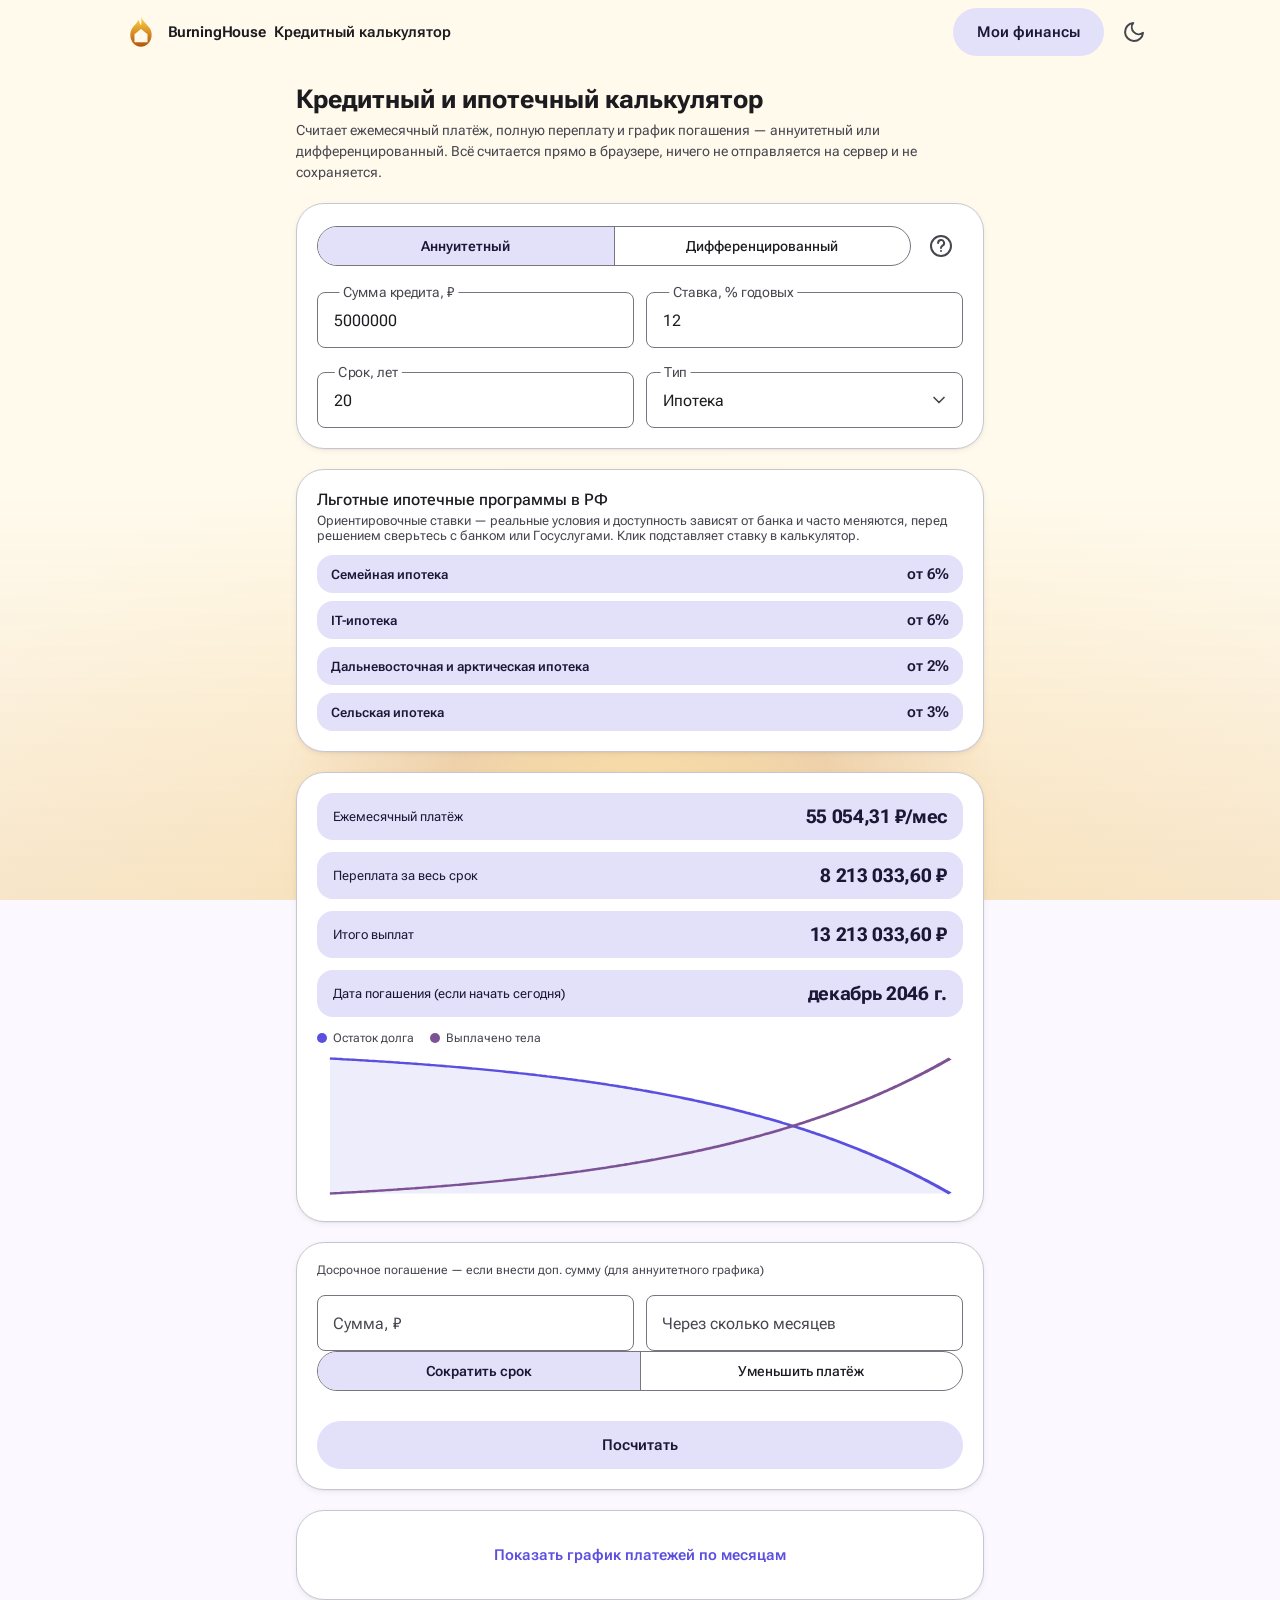
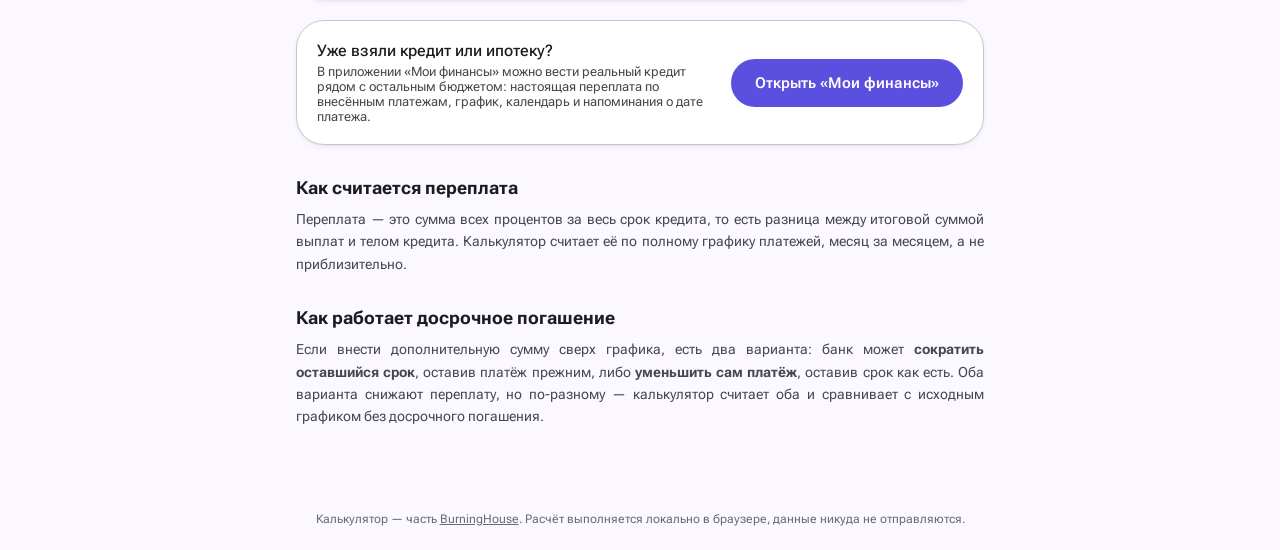
==== commit 11a6caca: "Add favicon and SEO metadata Added branded favicon files and Apple Touch/OG/Twitter image metadata f" ====
--- a/calculator.html
+++ b/calculator.html
@@ -11,8 +11,15 @@
 <meta property="og:title" content="Кредитный и ипотечный калькулятор онлайн">
 <meta property="og:description" content="Аннуитетный и дифференцированный график, переплата, досрочное погашение — бесплатно, без регистрации.">
 <meta property="og:url" content="https://money.burninghouse.ru/calculator.html">
-<meta name="twitter:card" content="summary">
-<link rel="icon" type="image/svg+xml" href="assets/favicon.svg">
+<meta name="twitter:card" content="summary_large_image">
+<meta name="twitter:image" content="https://money.burninghouse.ru/assets/og-image.png">
+<meta property="og:image" content="https://money.burninghouse.ru/assets/og-image.png">
+<meta property="og:image:width" content="1200">
+<meta property="og:image:height" content="630">
+<link rel="icon" href="assets/favicon.svg" type="image/svg+xml">
+<link rel="icon" href="assets/favicon-32.png" type="image/png" sizes="32x32">
+<link rel="icon" href="assets/favicon-16.png" type="image/png" sizes="16x16">
+<link rel="apple-touch-icon" href="assets/apple-touch-icon.png" sizes="180x180">
 <link rel="preconnect" href="https://fonts.googleapis.com">
 <link href="https://fonts.googleapis.com/css2?family=Roboto+Flex:opsz,wght@8..144,400;8..144,500;8..144,600;8..144,700&display=swap" rel="stylesheet">
 <link rel="stylesheet" href="assets/brand.css">
